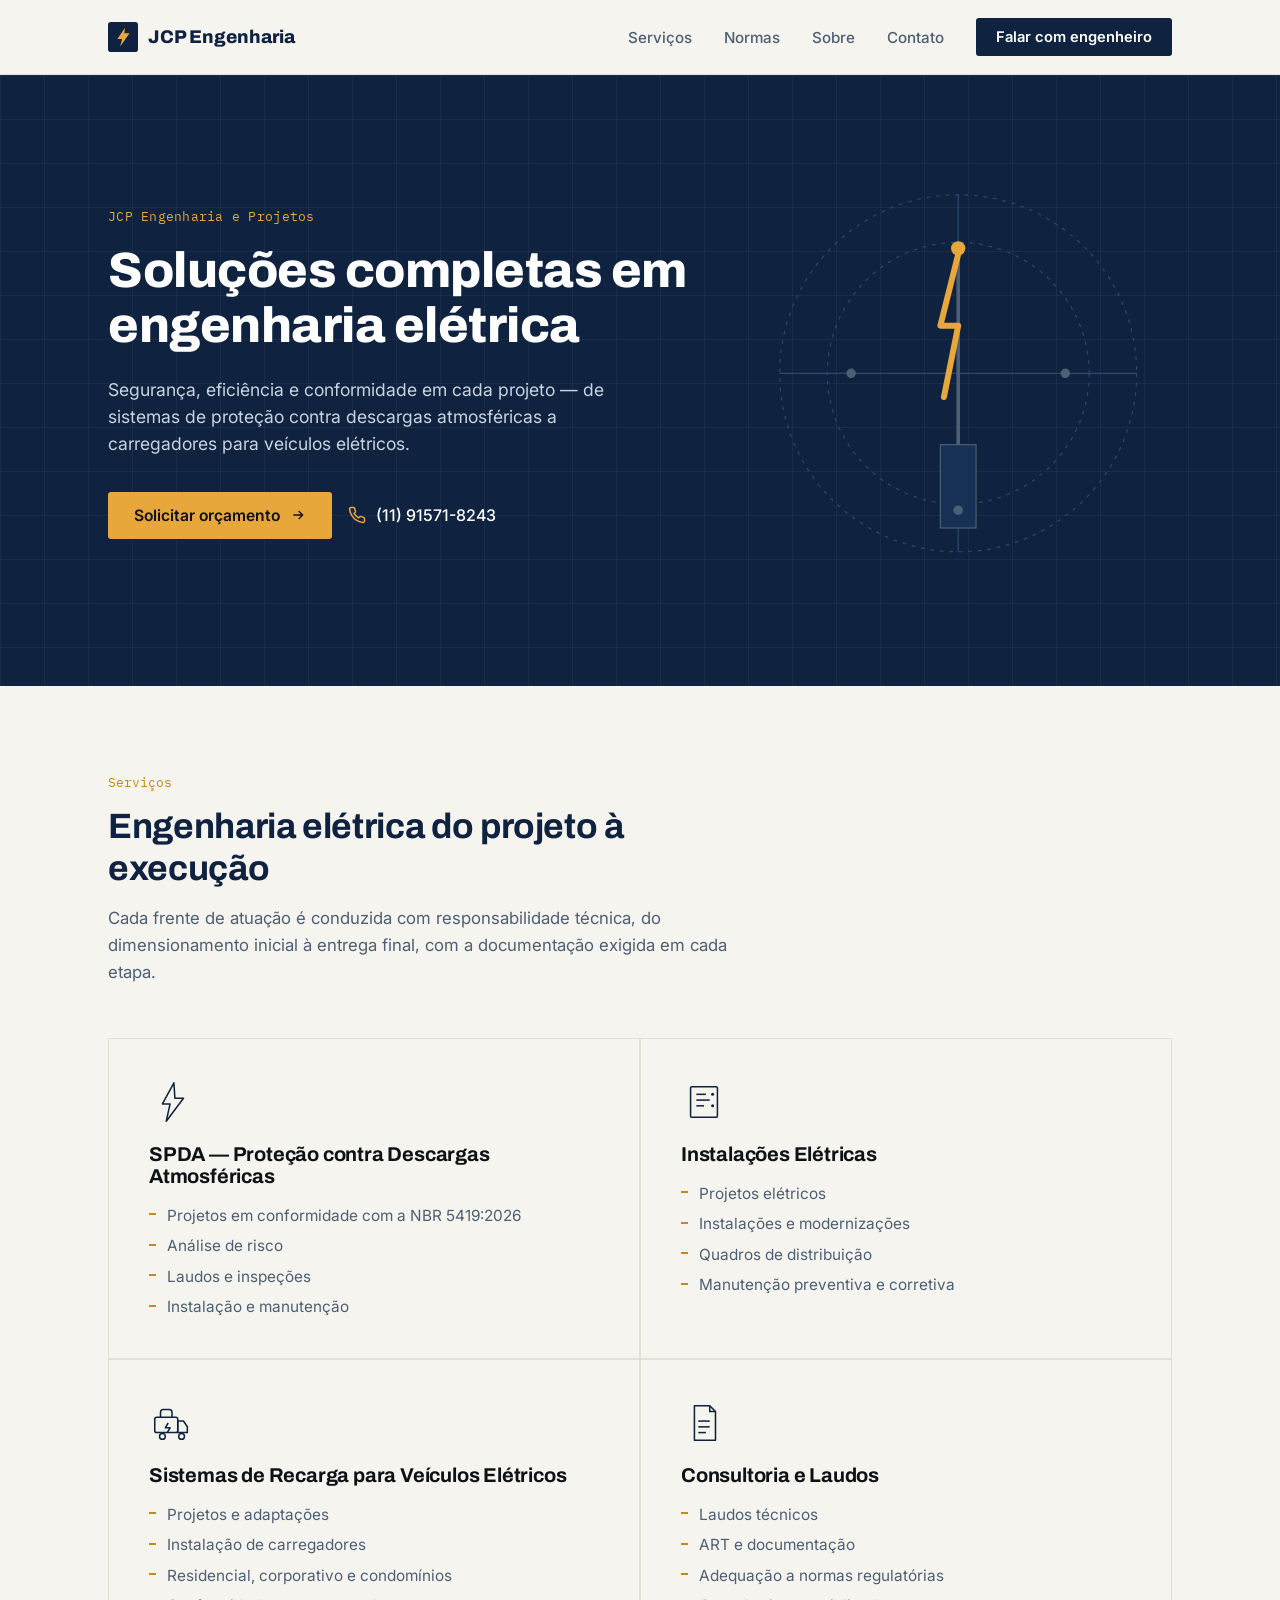
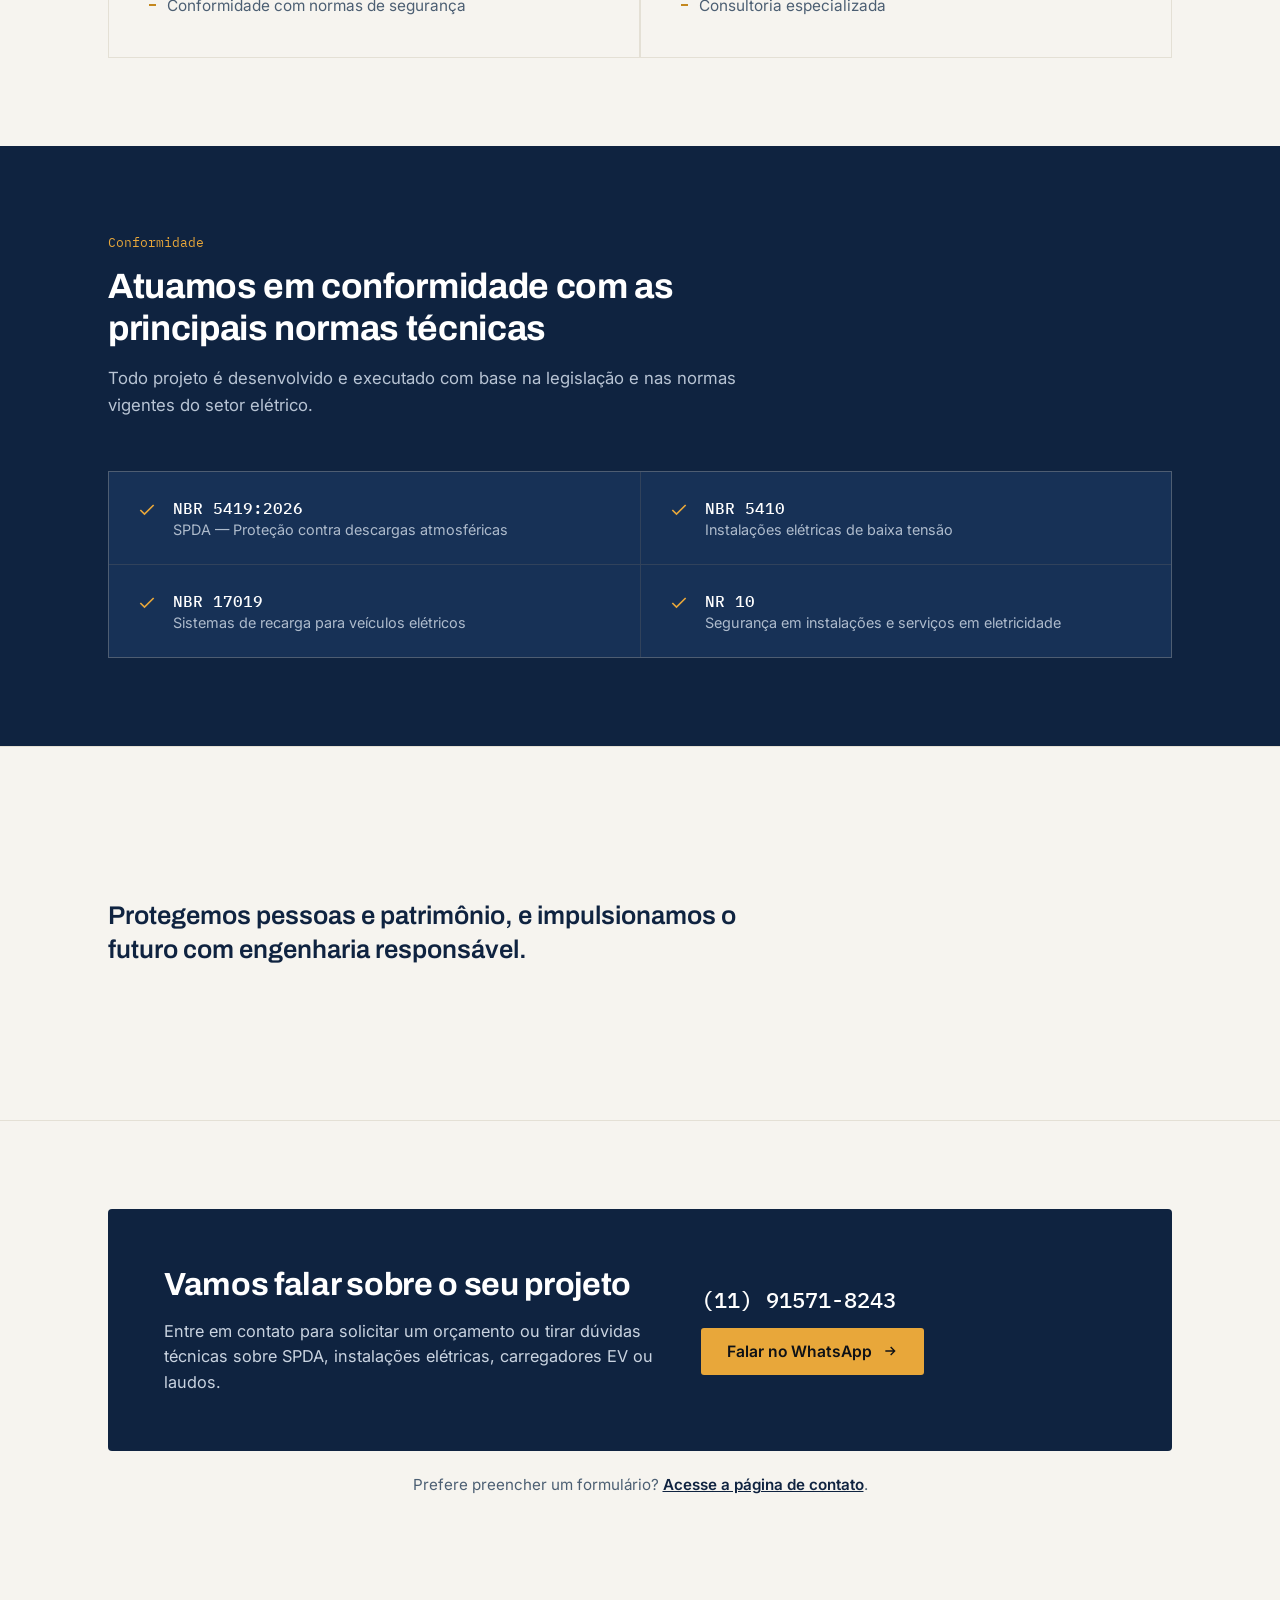
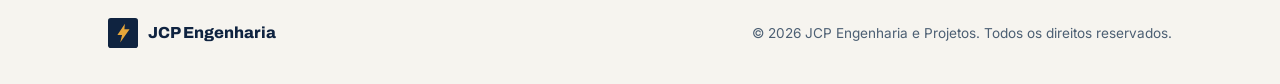
==== index.html @ 2890ee46 "Add files via upload" ====
<!DOCTYPE html>
<html lang="pt-BR">
<head>
<meta charset="UTF-8">
<meta name="viewport" content="width=device-width, initial-scale=1.0">
<title>JCP Engenharia e Projetos | Soluções Completas em Engenharia Elétrica</title>
<meta name="description" content="SPDA, instalações elétricas, carregadores para veículos elétricos e consultoria técnica. Conformidade com NBR 5419:2026, NBR 5410, NBR 17019 e NR 10.">
<link rel="preconnect" href="https://fonts.googleapis.com">
<link rel="preconnect" href="https://fonts.gstatic.com" crossorigin>
<link href="https://fonts.googleapis.com/css2?family=Archivo:wght@500;600;700;800&family=IBM+Plex+Mono:wght@400;500&family=Inter:wght@400;500;600&display=swap" rel="stylesheet">
<style>
  :root{
    --ink:#0E1116;
    --blueprint:#0F2340;
    --blueprint-2:#173156;
    --paper:#F6F4EF;
    --paper-line:#E4E0D5;
    --steel:#4C5F73;
    --amber:#E8A73A;
    --amber-dark:#C4881F;
    --white:#FFFFFF;
    --max:1120px;
  }

  *{box-sizing:border-box;}
  html{scroll-behavior:smooth;}
  body{
    margin:0;
    font-family:'Inter',system-ui,sans-serif;
    color:var(--ink);
    background:var(--paper);
    -webkit-font-smoothing:antialiased;
  }
  h1,h2,h3{
    font-family:'Archivo',sans-serif;
    margin:0;
    letter-spacing:-0.01em;
  }
  p{margin:0;}
  a{color:inherit;text-decoration:none;}
  .wrap{max-width:var(--max);margin:0 auto;padding:0 28px;}
  img,svg{display:block;max-width:100%;}

  :focus-visible{
    outline:2px solid var(--amber);
    outline-offset:3px;
  }

  @media (prefers-reduced-motion: reduce){
    *{animation:none !important; transition:none !important;}
  }

  /* ---------- HEADER ---------- */
  header{
    position:sticky;top:0;z-index:50;
    background:rgba(246,244,239,0.92);
    backdrop-filter:blur(8px);
    border-bottom:1px solid var(--paper-line);
  }
  .nav{
    display:flex;align-items:center;justify-content:space-between;
    padding:18px 28px;
    max-width:var(--max);margin:0 auto;
  }
  .logo{
    font-family:'Archivo',sans-serif;
    font-weight:800;
    font-size:1.15rem;
    color:var(--blueprint);
    display:flex;align-items:center;gap:10px;
  }
  .logo .mark{
    width:30px;height:30px;flex-shrink:0;
  }
  .nav-links{
    display:flex;align-items:center;gap:32px;
  }
  .nav-links a{
    font-size:0.95rem;
    font-weight:500;
    color:var(--steel);
  }
  .nav-links a:hover{color:var(--blueprint);}
  .nav-cta{
    background:var(--blueprint);
    color:var(--white) !important;
    padding:10px 20px;
    border-radius:3px;
    font-weight:600 !important;
    font-size:0.92rem !important;
  }
  .nav-cta:hover{background:var(--blueprint-2);}
  .menu-btn{display:none;}

  @media (max-width:820px){
    .nav-links{position:fixed;inset:64px 0 0 0;background:var(--paper);flex-direction:column;justify-content:flex-start;padding:32px 28px;gap:24px;transform:translateX(100%);transition:transform .25s ease;}
    .nav-links.open{transform:translateX(0);}
    .menu-btn{display:block;background:none;border:none;cursor:pointer;padding:6px;}
    .menu-btn svg{width:24px;height:24px;color:var(--blueprint);}
  }

  /* ---------- HERO ---------- */
  .hero{
    background:var(--blueprint);
    color:var(--white);
    position:relative;
    overflow:hidden;
    padding:96px 0 110px;
  }
  .hero::before{
    content:"";
    position:absolute;inset:0;
    background-image:
      linear-gradient(rgba(255,255,255,0.045) 1px, transparent 1px),
      linear-gradient(90deg, rgba(255,255,255,0.045) 1px, transparent 1px);
    background-size:44px 44px;
    pointer-events:none;
  }
  .hero-grid{
    position:relative;
    display:grid;
    grid-template-columns:1.15fr 0.85fr;
    gap:56px;
    align-items:center;
  }
  @media (max-width:900px){
    .hero-grid{grid-template-columns:1fr;}
    .hero-visual{order:-1;max-width:320px;margin:0 auto 8px;}
  }
  .hero-eyebrow{
    font-family:'IBM Plex Mono',monospace;
    font-size:0.82rem;
    color:var(--amber);
    letter-spacing:0.02em;
    margin-bottom:18px;
    display:block;
  }
  .hero h1{
    font-size:clamp(2.1rem, 4.2vw, 3.1rem);
    line-height:1.12;
    font-weight:800;
    color:var(--white);
  }
  .hero-sub{
    margin-top:22px;
    font-size:1.1rem;
    line-height:1.55;
    color:#C9D3E0;
    max-width:46ch;
  }
  .hero-actions{
    margin-top:34px;
    display:flex;
    gap:16px;
    flex-wrap:wrap;
    align-items:center;
  }
  .btn-primary{
    background:var(--amber);
    color:var(--ink);
    padding:14px 26px;
    border-radius:3px;
    font-weight:600;
    font-size:0.98rem;
    display:inline-flex;
    align-items:center;
    gap:10px;
    transition:background .15s ease, transform .15s ease;
  }
  .btn-primary:hover{background:var(--amber-dark); transform:translateY(-1px);}
  .hero-phone{
    display:flex;align-items:center;gap:10px;
    color:var(--white);
    font-weight:500;
    font-size:1rem;
  }
  .hero-phone svg{width:18px;height:18px;color:var(--amber);}

  .hero-visual svg{width:100%;height:auto;}

  /* ---------- SECTIONS GENERIC ---------- */
  section{padding:88px 0;}
  .section-head{
    max-width:640px;
    margin-bottom:52px;
  }
  .section-head .tag{
    font-family:'IBM Plex Mono',monospace;
    font-size:0.8rem;
    color:var(--amber-dark);
    display:block;
    margin-bottom:14px;
  }
  .section-head h2{
    font-size:clamp(1.6rem, 3vw, 2.2rem);
    color:var(--blueprint);
    font-weight:700;
    line-height:1.2;
  }
  .section-head p{
    margin-top:16px;
    color:var(--steel);
    font-size:1.05rem;
    line-height:1.6;
  }

  /* ---------- SERVICES ---------- */
  .services{background:var(--paper);}
  .service-list{
    display:grid;
    grid-template-columns:repeat(2, 1fr);
    gap:2px;
    background:var(--paper-line);
    border:1px solid var(--paper-line);
  }
  @media (max-width:760px){
    .service-list{grid-template-columns:1fr;}
  }
  .service{
    background:var(--paper);
    padding:40px;
    display:flex;
    flex-direction:column;
    gap:18px;
  }
  .service-icon{
    width:46px;height:46px;
    color:var(--blueprint);
  }
  .service h3{
    font-size:1.25rem;
    color:var(--ink);
    font-weight:700;
  }
  .service ul{
    margin:0;padding:0;
    list-style:none;
    display:flex;
    flex-direction:column;
    gap:9px;
  }
  .service li{
    position:relative;
    padding-left:18px;
    color:var(--steel);
    font-size:0.96rem;
    line-height:1.4;
  }
  .service li::before{
    content:"";
    position:absolute;left:0;top:0.55em;
    width:7px;height:2px;
    background:var(--amber-dark);
  }

  /* ---------- STANDARDS ---------- */
  .standards{
    background:var(--blueprint);
    color:var(--white);
  }
  .standards .section-head h2{color:var(--white);}
  .standards .section-head p{color:#B8C4D4;}
  .standards .section-head .tag{color:var(--amber);}
  .std-grid{
    display:grid;
    grid-template-columns:repeat(2, 1fr);
    gap:1px;
    background:rgba(255,255,255,0.14);
    border:1px solid rgba(255,255,255,0.14);
  }
  @media (max-width:700px){
    .std-grid{grid-template-columns:1fr;}
  }
  .std-item{
    background:var(--blueprint-2);
    padding:26px 28px;
    display:flex;
    align-items:flex-start;
    gap:16px;
  }
  .std-item svg{
    width:20px;height:20px;flex-shrink:0;margin-top:2px;
    color:var(--amber);
  }
  .std-code{
    font-family:'IBM Plex Mono',monospace;
    font-size:0.98rem;
    font-weight:500;
    color:var(--white);
    display:block;
  }
  .std-desc{
    font-size:0.9rem;
    color:#AEBBCC;
    margin-top:3px;
    display:block;
  }

  /* ---------- MISSION STRIP ---------- */
  .mission{
    background:var(--paper);
    border-top:1px solid var(--paper-line);
    border-bottom:1px solid var(--paper-line);
  }
  .mission .wrap{
    padding:64px 28px;
    display:flex;
    align-items:center;
    gap:40px;
    justify-content:space-between;
  }
  @media (max-width:760px){
    .mission .wrap{flex-direction:column;align-items:flex-start;gap:28px;}
  }
  .mission p{
    font-family:'Archivo',sans-serif;
    font-size:clamp(1.2rem, 2.4vw, 1.6rem);
    font-weight:600;
    color:var(--blueprint);
    line-height:1.35;
    max-width:640px;
  }

  /* ---------- CONTACT ---------- */
  .contact{
    background:var(--paper);
  }
  .contact-box{
    background:var(--blueprint);
    border-radius:4px;
    padding:56px;
    display:grid;
    grid-template-columns:1.2fr 1fr;
    gap:40px;
    align-items:center;
    color:var(--white);
  }
  @media (max-width:760px){
    .contact-box{grid-template-columns:1fr;padding:40px 28px;text-align:left;}
  }
  .contact-box h2{
    font-size:clamp(1.5rem, 3vw, 2rem);
    color:var(--white);
    font-weight:700;
    line-height:1.25;
  }
  .contact-box p{
    margin-top:14px;
    color:#C9D3E0;
    font-size:1.02rem;
    line-height:1.55;
  }
  .contact-actions{
    display:flex;
    flex-direction:column;
    gap:14px;
    align-items:flex-start;
  }
  @media (max-width:760px){
    .contact-actions{align-items:flex-start;}
  }
  .contact-phone{
    font-family:'IBM Plex Mono',monospace;
    font-size:1.4rem;
    font-weight:500;
    color:var(--white);
  }
  .contact-actions .btn-primary{width:fit-content;}

  /* ---------- FOOTER ---------- */
  footer{
    padding:36px 0;
  }
  footer .wrap{
    display:flex;
    justify-content:space-between;
    align-items:center;
    flex-wrap:wrap;
    gap:14px;
  }
  footer .logo{font-size:1rem;}
  footer .foot-note{
    font-size:0.85rem;
    color:var(--steel);
  }
</style>
</head>
<body>

<header>
  <div class="nav">
    <a href="#top" class="logo">
      <svg class="mark" viewBox="0 0 32 32" fill="none" xmlns="http://www.w3.org/2000/svg" aria-hidden="true">
        <rect width="32" height="32" rx="3" fill="#0F2340"/>
        <path d="M18 6 L10 18 H15 L13 26 L23 12 H17.5 L18 6Z" fill="#E8A73A"/>
      </svg>
      JCP Engenharia
    </a>
    <nav class="nav-links" id="navLinks">
      <a href="#servicos">Serviços</a>
      <a href="#normas">Normas</a>
      <a href="#sobre">Sobre</a>
      <a href="contato.html">Contato</a>
      <a href="https://wa.me/5511915718243?text=Ol%C3%A1!%20Gostaria%20de%20solicitar%20um%20or%C3%A7amento." class="nav-cta">Falar com engenheiro</a>
    </nav>
    <button class="menu-btn" id="menuBtn" aria-label="Abrir menu" aria-expanded="false">
      <svg viewBox="0 0 24 24" fill="none" stroke="currentColor" stroke-width="2"><path d="M3 6h18M3 12h18M3 18h18"/></svg>
    </button>
  </div>
</header>

<main id="top">

  <!-- HERO -->
  <section class="hero" style="padding-top:96px;">
    <div class="wrap hero-grid">
      <div>
        <span class="hero-eyebrow">JCP Engenharia e Projetos</span>
        <h1>Soluções completas em engenharia elétrica</h1>
        <p class="hero-sub">Segurança, eficiência e conformidade em cada projeto — de sistemas de proteção contra descargas atmosféricas a carregadores para veículos elétricos.</p>
        <div class="hero-actions">
          <a class="btn-primary" href="https://wa.me/5511915718243?text=Ol%C3%A1!%20Gostaria%20de%20solicitar%20um%20or%C3%A7amento.">
            Solicitar orçamento
            <svg width="16" height="16" viewBox="0 0 24 24" fill="none" stroke="currentColor" stroke-width="2"><path d="M5 12h14M13 6l6 6-6 6"/></svg>
          </a>
          <a class="hero-phone" href="tel:+5511915718243">
            <svg viewBox="0 0 24 24" fill="none" stroke="currentColor" stroke-width="2"><path d="M22 16.92v3a2 2 0 0 1-2.18 2 19.79 19.79 0 0 1-8.63-3.07 19.5 19.5 0 0 1-6-6 19.79 19.79 0 0 1-3.07-8.67A2 2 0 0 1 4.11 2h3a2 2 0 0 1 2 1.72c.127.96.361 1.903.7 2.81a2 2 0 0 1-.45 2.11L8.09 9.91a16 16 0 0 0 6 6l1.27-1.27a2 2 0 0 1 2.11-.45c.907.339 1.85.573 2.81.7A2 2 0 0 1 22 16.92z"/></svg>
            (11) 91571-8243
          </a>
        </div>
      </div>
      <div class="hero-visual" aria-hidden="true">
        <svg viewBox="0 0 360 340" fill="none" xmlns="http://www.w3.org/2000/svg">
          <circle cx="180" cy="170" r="150" stroke="#2C4A6E" stroke-width="1" stroke-dasharray="3 5"/>
          <circle cx="180" cy="170" r="110" stroke="#2C4A6E" stroke-width="1" stroke-dasharray="3 5"/>
          <line x1="30" y1="170" x2="330" y2="170" stroke="#2C4A6E" stroke-width="1"/>
          <line x1="180" y1="20" x2="180" y2="320" stroke="#2C4A6E" stroke-width="1"/>
          <rect x="165" y="230" width="30" height="70" fill="#173156" stroke="#4C5F73"/>
          <line x1="180" y1="230" x2="180" y2="70" stroke="#4C5F73" stroke-width="3"/>
          <path d="M180 70 L165 130 H180 L168 190" stroke="#E8A73A" stroke-width="5" stroke-linecap="round" stroke-linejoin="round" fill="none"/>
          <circle cx="180" cy="65" r="6" fill="#E8A73A"/>
          <circle cx="90" cy="170" r="4" fill="#4C5F73"/>
          <circle cx="270" cy="170" r="4" fill="#4C5F73"/>
          <circle cx="180" cy="285" r="4" fill="#4C5F73"/>
        </svg>
      </div>
    </div>
  </section>

  <!-- SERVICES -->
  <section class="services" id="servicos">
    <div class="wrap">
      <div class="section-head">
        <span class="tag">Serviços</span>
        <h2>Engenharia elétrica do projeto à execução</h2>
        <p>Cada frente de atuação é conduzida com responsabilidade técnica, do dimensionamento inicial à entrega final, com a documentação exigida em cada etapa.</p>
      </div>

      <div class="service-list">

        <div class="service">
          <svg class="service-icon" viewBox="0 0 48 48" fill="none" stroke="currentColor" stroke-width="1.6">
            <path d="M26 4 L14 26 H22 L18 44 L36 20 H27 L26 4Z" stroke-linejoin="round" fill="none"/>
          </svg>
          <h3>SPDA — Proteção contra Descargas Atmosféricas</h3>
          <ul>
            <li>Projetos em conformidade com a NBR 5419:2026</li>
            <li>Análise de risco</li>
            <li>Laudos e inspeções</li>
            <li>Instalação e manutenção</li>
          </ul>
        </div>

        <div class="service">
          <svg class="service-icon" viewBox="0 0 48 48" fill="none" stroke="currentColor" stroke-width="1.6">
            <rect x="10" y="8" width="28" height="32" rx="1.5"/>
            <line x1="16" y1="16" x2="26" y2="16"/>
            <line x1="16" y1="22" x2="30" y2="22"/>
            <line x1="16" y1="28" x2="24" y2="28"/>
            <circle cx="33" cy="16" r="1.6" fill="currentColor" stroke="none"/>
            <circle cx="33" cy="28" r="1.6" fill="currentColor" stroke="none"/>
          </svg>
          <h3>Instalações Elétricas</h3>
          <ul>
            <li>Projetos elétricos</li>
            <li>Instalações e modernizações</li>
            <li>Quadros de distribuição</li>
            <li>Manutenção preventiva e corretiva</li>
          </ul>
        </div>

        <div class="service">
          <svg class="service-icon" viewBox="0 0 48 48" fill="none" stroke="currentColor" stroke-width="1.6">
            <rect x="6" y="18" width="24" height="16" rx="2"/>
            <path d="M12 18 V13 a3 3 0 0 1 3-3 h6 a3 3 0 0 1 3 3 v5"/>
            <path d="M30 22 h6 l4 6 v6 h-10 z"/>
            <circle cx="14" cy="38" r="3"/>
            <circle cx="34" cy="38" r="3"/>
            <path d="M20 24 l-3 5 h5 l-3 5" stroke-linejoin="round"/>
          </svg>
          <h3>Sistemas de Recarga para Veículos Elétricos</h3>
          <ul>
            <li>Projetos e adaptações</li>
            <li>Instalação de carregadores</li>
            <li>Residencial, corporativo e condomínios</li>
            <li>Conformidade com normas de segurança</li>
          </ul>
        </div>

        <div class="service">
          <svg class="service-icon" viewBox="0 0 48 48" fill="none" stroke="currentColor" stroke-width="1.6">
            <path d="M14 6 h16 l6 6 v30 h-22 z" stroke-linejoin="round"/>
            <path d="M30 6 v6 h6"/>
            <line x1="18" y1="22" x2="30" y2="22"/>
            <line x1="18" y1="28" x2="30" y2="28"/>
            <line x1="18" y1="34" x2="26" y2="34"/>
          </svg>
          <h3>Consultoria e Laudos</h3>
          <ul>
            <li>Laudos técnicos</li>
            <li>ART e documentação</li>
            <li>Adequação a normas regulatórias</li>
            <li>Consultoria especializada</li>
          </ul>
        </div>

      </div>
    </div>
  </section>

  <!-- STANDARDS -->
  <section class="standards" id="normas">
    <div class="wrap">
      <div class="section-head">
        <span class="tag">Conformidade</span>
        <h2>Atuamos em conformidade com as principais normas técnicas</h2>
        <p>Todo projeto é desenvolvido e executado com base na legislação e nas normas vigentes do setor elétrico.</p>
      </div>

      <div class="std-grid">
        <div class="std-item">
          <svg viewBox="0 0 24 24" fill="none" stroke="currentColor" stroke-width="2"><path d="M20 6L9 17l-5-5"/></svg>
          <span>
            <span class="std-code">NBR 5419:2026</span>
            <span class="std-desc">SPDA — Proteção contra descargas atmosféricas</span>
          </span>
        </div>
        <div class="std-item">
          <svg viewBox="0 0 24 24" fill="none" stroke="currentColor" stroke-width="2"><path d="M20 6L9 17l-5-5"/></svg>
          <span>
            <span class="std-code">NBR 5410</span>
            <span class="std-desc">Instalações elétricas de baixa tensão</span>
          </span>
        </div>
        <div class="std-item">
          <svg viewBox="0 0 24 24" fill="none" stroke="currentColor" stroke-width="2"><path d="M20 6L9 17l-5-5"/></svg>
          <span>
            <span class="std-code">NBR 17019</span>
            <span class="std-desc">Sistemas de recarga para veículos elétricos</span>
          </span>
        </div>
        <div class="std-item">
          <svg viewBox="0 0 24 24" fill="none" stroke="currentColor" stroke-width="2"><path d="M20 6L9 17l-5-5"/></svg>
          <span>
            <span class="std-code">NR 10</span>
            <span class="std-desc">Segurança em instalações e serviços em eletricidade</span>
          </span>
        </div>
      </div>
    </div>
  </section>

  <!-- MISSION -->
  <section class="mission" id="sobre">
    <div class="wrap">
      <p>Protegemos pessoas e patrimônio, e impulsionamos o futuro com engenharia responsável.</p>
    </div>
  </section>

  <!-- CONTACT -->
  <section class="contact" id="contato">
    <div class="wrap">
      <div class="contact-box">
        <div>
          <h2>Vamos falar sobre o seu projeto</h2>
          <p>Entre em contato para solicitar um orçamento ou tirar dúvidas técnicas sobre SPDA, instalações elétricas, carregadores EV ou laudos.</p>
        </div>
        <div class="contact-actions">
          <span class="contact-phone">(11) 91571-8243</span>
          <a class="btn-primary" href="https://wa.me/5511915718243?text=Ol%C3%A1!%20Gostaria%20de%20solicitar%20um%20or%C3%A7amento.">
            Falar no WhatsApp
            <svg width="16" height="16" viewBox="0 0 24 24" fill="none" stroke="currentColor" stroke-width="2"><path d="M5 12h14M13 6l6 6-6 6"/></svg>
          </a>
        </div>
      </div>
      <p style="text-align:center;margin-top:24px;color:var(--steel);font-size:0.95rem;">
        Prefere preencher um formulário? <a href="contato.html" style="color:var(--blueprint);font-weight:600;text-decoration:underline;">Acesse a página de contato</a>.
      </p>
    </div>
  </section>

</main>

<footer>
  <div class="wrap">
    <a href="#top" class="logo">
      <svg class="mark" viewBox="0 0 32 32" fill="none" xmlns="http://www.w3.org/2000/svg" aria-hidden="true">
        <rect width="32" height="32" rx="3" fill="#0F2340"/>
        <path d="M18 6 L10 18 H15 L13 26 L23 12 H17.5 L18 6Z" fill="#E8A73A"/>
      </svg>
      JCP Engenharia
    </a>
    <span class="foot-note">© 2026 JCP Engenharia e Projetos. Todos os direitos reservados.</span>
  </div>
</footer>

<script>
  const menuBtn = document.getElementById('menuBtn');
  const navLinks = document.getElementById('navLinks');
  menuBtn.addEventListener('click', () => {
    const isOpen = navLinks.classList.toggle('open');
    menuBtn.setAttribute('aria-expanded', isOpen);
  });
  navLinks.querySelectorAll('a').forEach(a => a.addEventListener('click', () => {
    navLinks.classList.remove('open');
    menuBtn.setAttribute('aria-expanded', false);
  }));
</script>

</body>
</html>
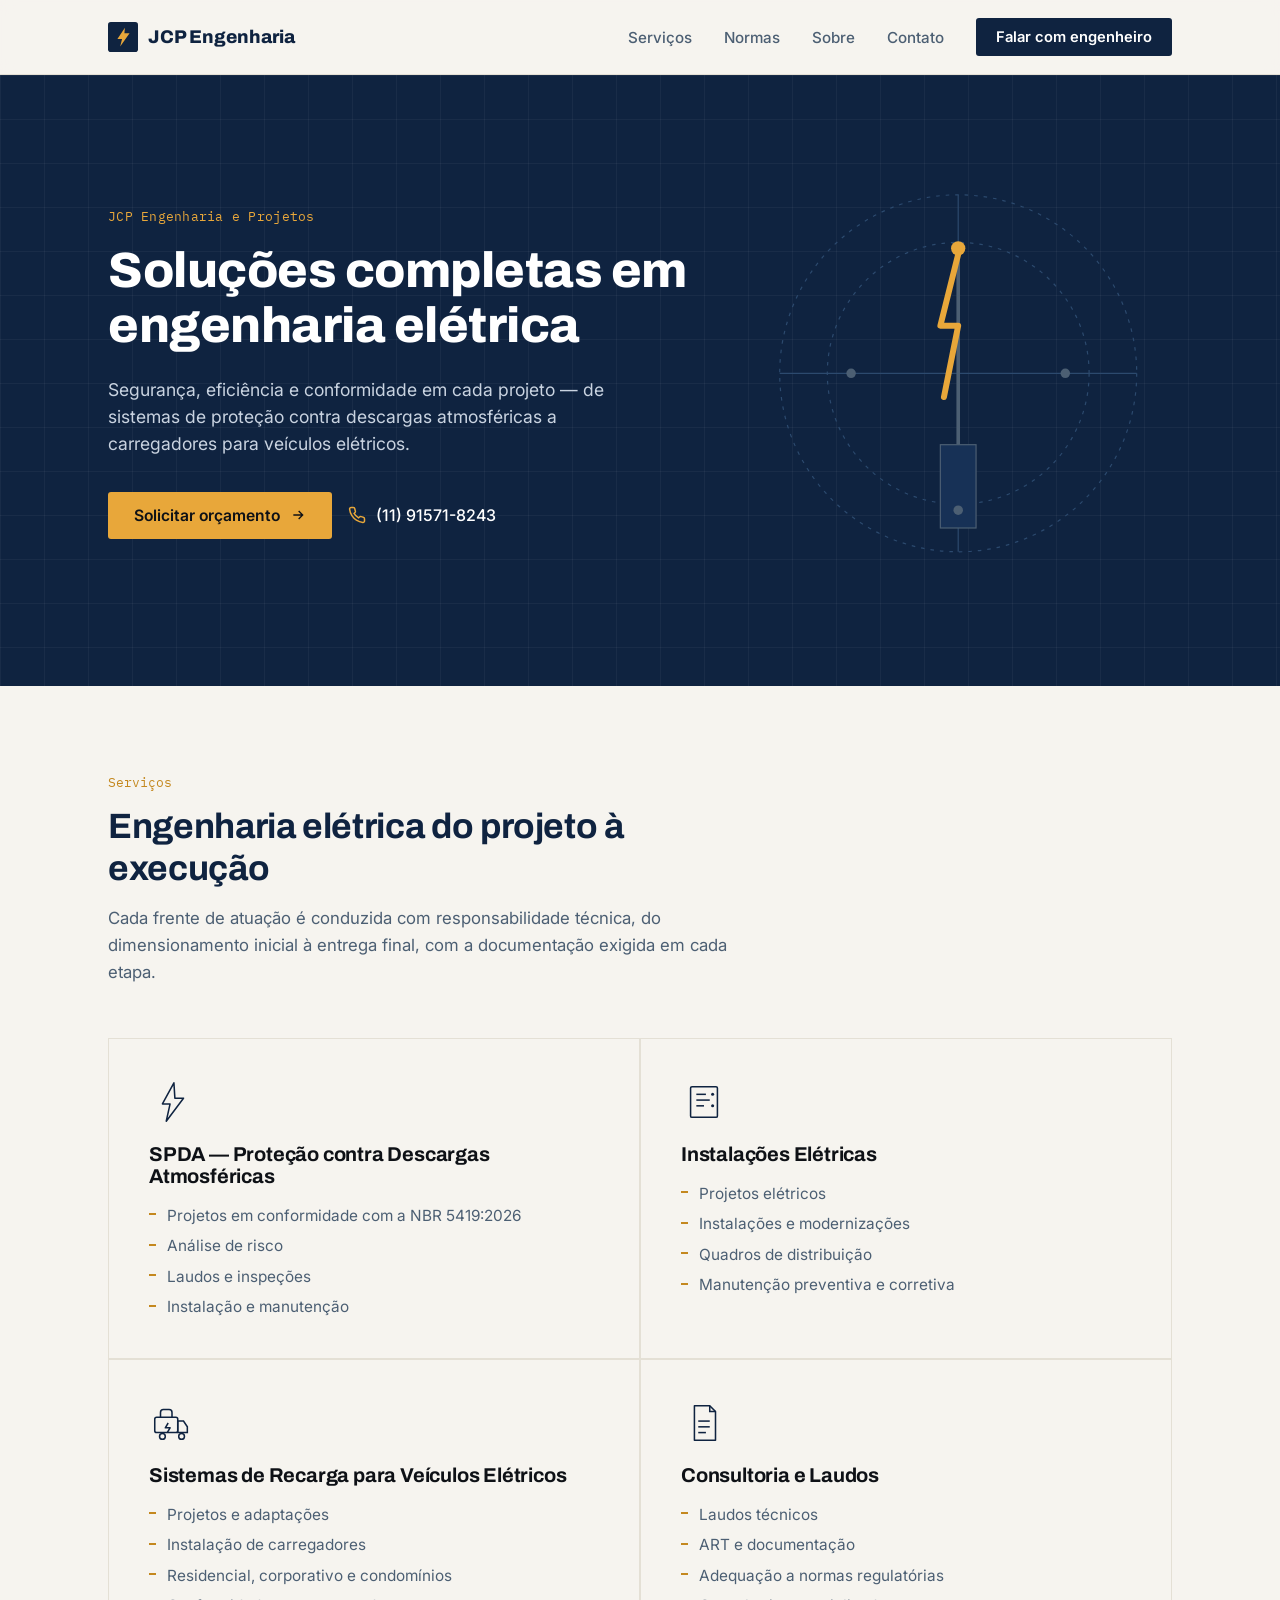
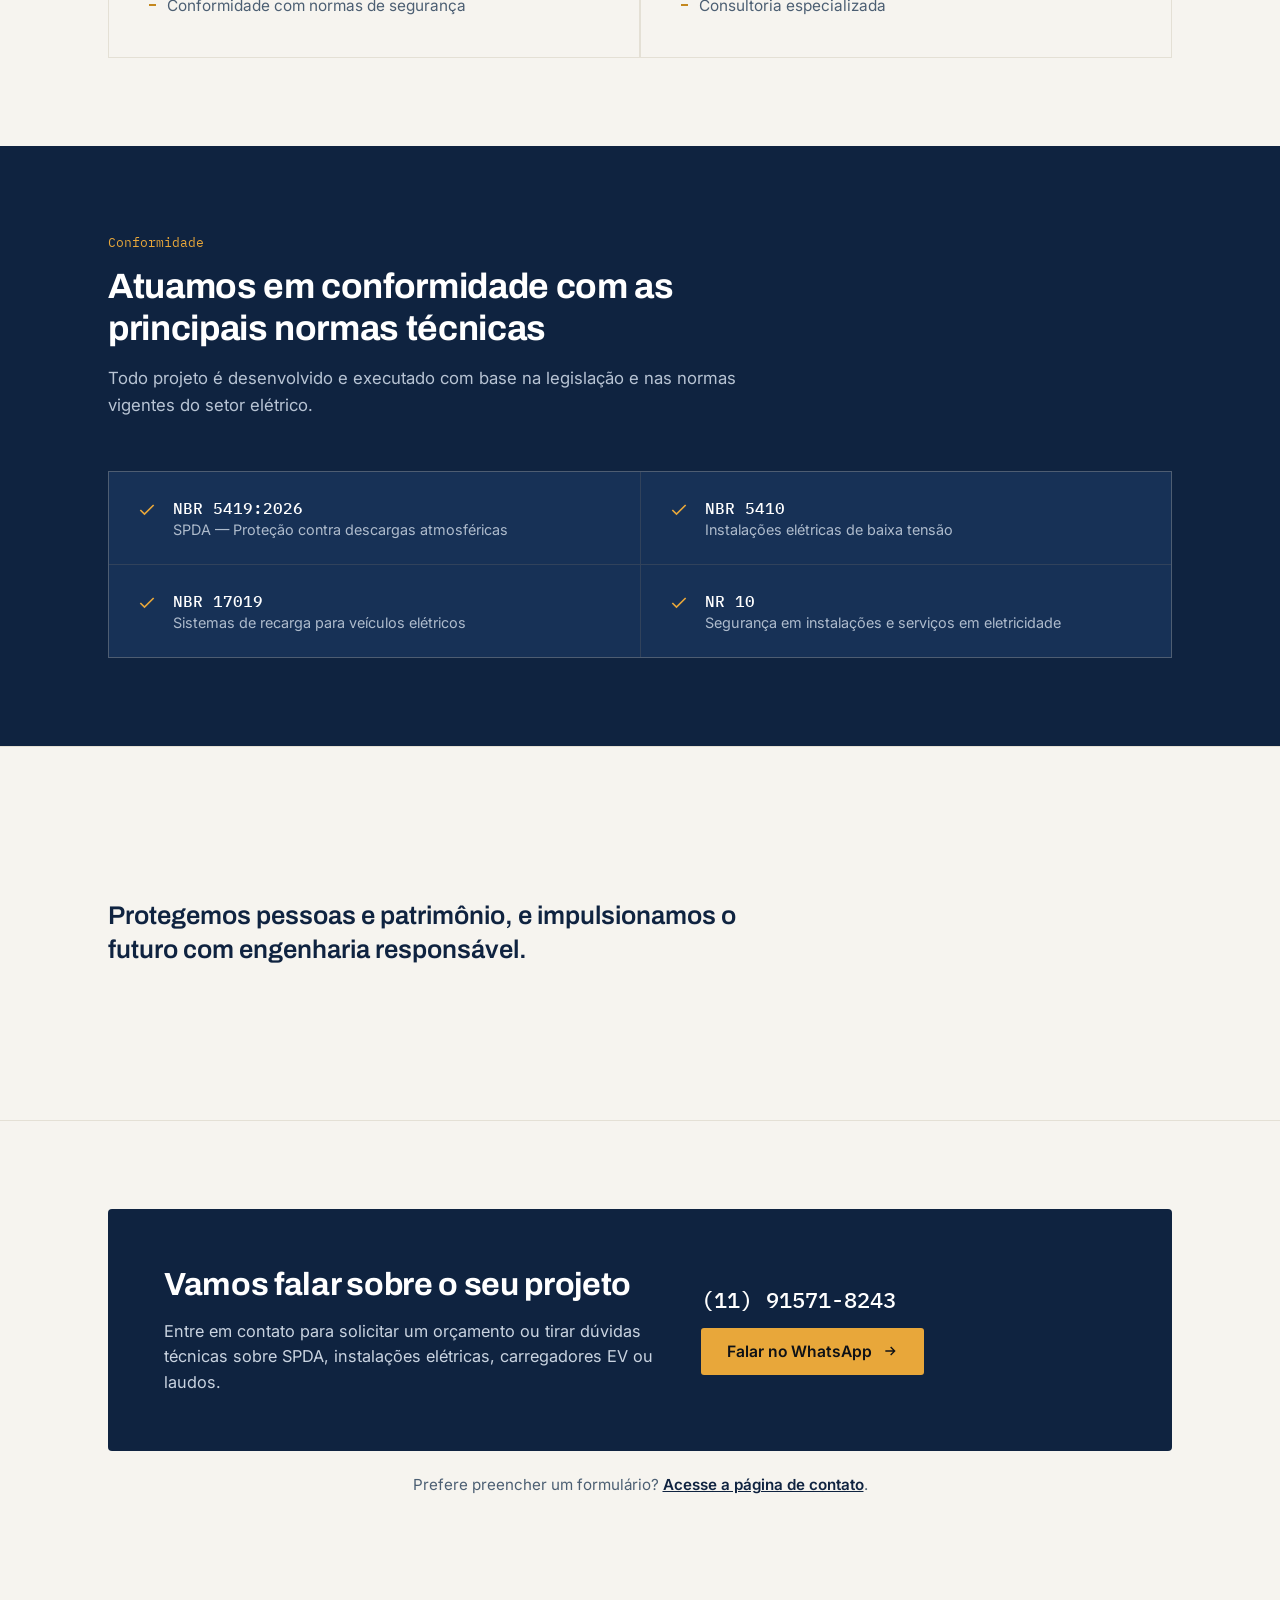
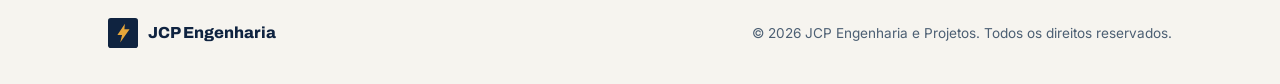
==== commit 17ad7717: "Add files via upload" ====
--- a/index.html
+++ b/index.html
@@ -383,6 +383,142 @@
     font-size:0.85rem;
     color:var(--steel);
   }
+
+  /* ---------- SCROLL REVEAL ---------- */
+  .reveal{
+    opacity:0;
+    transform:translateY(22px);
+    transition:opacity .7s ease, transform .7s ease;
+  }
+  .reveal.is-visible{
+    opacity:1;
+    transform:translateY(0);
+  }
+  .reveal-stagger > *{
+    opacity:0;
+    transform:translateY(18px);
+    transition:opacity .6s ease, transform .6s ease;
+  }
+  .reveal-stagger.is-visible > *{
+    opacity:1;
+    transform:translateY(0);
+  }
+  .reveal-stagger.is-visible > *:nth-child(1){transition-delay:0s;}
+  .reveal-stagger.is-visible > *:nth-child(2){transition-delay:.08s;}
+  .reveal-stagger.is-visible > *:nth-child(3){transition-delay:.16s;}
+  .reveal-stagger.is-visible > *:nth-child(4){transition-delay:.24s;}
+
+  /* ---------- HERO ENTRANCE ---------- */
+  .hero-eyebrow, .hero h1, .hero-sub, .hero-actions{
+    opacity:0;
+    animation:heroIn .7s ease forwards;
+  }
+  .hero-eyebrow{animation-delay:.05s;}
+  .hero h1{animation-delay:.15s;}
+  .hero-sub{animation-delay:.28s;}
+  .hero-actions{animation-delay:.4s;}
+  @keyframes heroIn{
+    from{opacity:0;transform:translateY(16px);}
+    to{opacity:1;transform:translateY(0);}
+  }
+  .hero-visual{
+    opacity:0;
+    animation:heroVisualIn .9s ease forwards;
+    animation-delay:.2s;
+  }
+  @keyframes heroVisualIn{
+    from{opacity:0;transform:scale(.94);}
+    to{opacity:1;transform:scale(1);}
+  }
+
+  /* pulsing bolt + rings */
+  .bolt-glow{
+    animation:boltPulse 2.6s ease-in-out infinite;
+    transform-origin:180px 170px;
+  }
+  @keyframes boltPulse{
+    0%, 100%{filter:drop-shadow(0 0 0px rgba(232,167,58,0));}
+    50%{filter:drop-shadow(0 0 10px rgba(232,167,58,0.75));}
+  }
+  .ring-slow{
+    animation:ringSpin 60s linear infinite;
+    transform-origin:180px 170px;
+  }
+  .ring-slower{
+    animation:ringSpin 90s linear infinite reverse;
+    transform-origin:180px 170px;
+  }
+  @keyframes ringSpin{
+    from{transform:rotate(0deg);}
+    to{transform:rotate(360deg);}
+  }
+  .bolt-tip{
+    animation:tipBlink 2.6s ease-in-out infinite;
+  }
+  @keyframes tipBlink{
+    0%, 100%{opacity:1;}
+    50%{opacity:.4;}
+  }
+
+  /* ---------- INTERACTIVE HOVER LIFT ---------- */
+  .service{
+    transition:background .2s ease, transform .25s ease, box-shadow .25s ease;
+  }
+  .service:hover{
+    background:var(--white);
+    transform:translateY(-4px);
+    box-shadow:0 14px 28px -18px rgba(15,35,64,0.35);
+    z-index:1;
+  }
+  .service-icon{
+    transition:transform .3s ease;
+  }
+  .service:hover .service-icon{
+    transform:translateY(-2px) rotate(-3deg);
+  }
+
+  .std-item{
+    transition:background .2s ease;
+  }
+  .std-item:hover{
+    background:rgba(232,167,58,0.08);
+  }
+  .std-item svg{
+    transition:transform .25s ease;
+  }
+  .std-item:hover svg{
+    transform:scale(1.15);
+  }
+
+  .nav-links a:not(.nav-cta){
+    position:relative;
+  }
+  .nav-links a:not(.nav-cta)::after{
+    content:"";
+    position:absolute;
+    left:0;bottom:-4px;
+    width:0;height:2px;
+    background:var(--amber-dark);
+    transition:width .25s ease;
+  }
+  .nav-links a:not(.nav-cta):hover::after{
+    width:100%;
+  }
+
+  .btn-primary, .nav-cta{
+    transition:background .15s ease, transform .15s ease, box-shadow .2s ease;
+  }
+  .btn-primary:hover{
+    box-shadow:0 10px 20px -10px rgba(232,167,58,0.6);
+  }
+
+  @media (prefers-reduced-motion: reduce){
+    .reveal, .reveal-stagger > *{opacity:1 !important;transform:none !important;transition:none !important;}
+    .hero-eyebrow, .hero h1, .hero-sub, .hero-actions, .hero-visual{
+      opacity:1 !important;animation:none !important;
+    }
+    .bolt-glow, .ring-slow, .ring-slower, .bolt-tip{animation:none !important;}
+  }
 </style>
 </head>
 <body>
@@ -431,14 +567,14 @@
       </div>
       <div class="hero-visual" aria-hidden="true">
         <svg viewBox="0 0 360 340" fill="none" xmlns="http://www.w3.org/2000/svg">
-          <circle cx="180" cy="170" r="150" stroke="#2C4A6E" stroke-width="1" stroke-dasharray="3 5"/>
-          <circle cx="180" cy="170" r="110" stroke="#2C4A6E" stroke-width="1" stroke-dasharray="3 5"/>
+          <circle class="ring-slow" cx="180" cy="170" r="150" stroke="#2C4A6E" stroke-width="1" stroke-dasharray="3 5"/>
+          <circle class="ring-slower" cx="180" cy="170" r="110" stroke="#2C4A6E" stroke-width="1" stroke-dasharray="3 5"/>
           <line x1="30" y1="170" x2="330" y2="170" stroke="#2C4A6E" stroke-width="1"/>
           <line x1="180" y1="20" x2="180" y2="320" stroke="#2C4A6E" stroke-width="1"/>
           <rect x="165" y="230" width="30" height="70" fill="#173156" stroke="#4C5F73"/>
           <line x1="180" y1="230" x2="180" y2="70" stroke="#4C5F73" stroke-width="3"/>
-          <path d="M180 70 L165 130 H180 L168 190" stroke="#E8A73A" stroke-width="5" stroke-linecap="round" stroke-linejoin="round" fill="none"/>
-          <circle cx="180" cy="65" r="6" fill="#E8A73A"/>
+          <path class="bolt-glow" d="M180 70 L165 130 H180 L168 190" stroke="#E8A73A" stroke-width="5" stroke-linecap="round" stroke-linejoin="round" fill="none"/>
+          <circle class="bolt-tip" cx="180" cy="65" r="6" fill="#E8A73A"/>
           <circle cx="90" cy="170" r="4" fill="#4C5F73"/>
           <circle cx="270" cy="170" r="4" fill="#4C5F73"/>
           <circle cx="180" cy="285" r="4" fill="#4C5F73"/>
@@ -450,13 +586,13 @@
   <!-- SERVICES -->
   <section class="services" id="servicos">
     <div class="wrap">
-      <div class="section-head">
+      <div class="section-head reveal">
         <span class="tag">Serviços</span>
         <h2>Engenharia elétrica do projeto à execução</h2>
         <p>Cada frente de atuação é conduzida com responsabilidade técnica, do dimensionamento inicial à entrega final, com a documentação exigida em cada etapa.</p>
       </div>
 
-      <div class="service-list">
+      <div class="service-list reveal-stagger">
 
         <div class="service">
           <svg class="service-icon" viewBox="0 0 48 48" fill="none" stroke="currentColor" stroke-width="1.6">
@@ -531,13 +667,13 @@
   <!-- STANDARDS -->
   <section class="standards" id="normas">
     <div class="wrap">
-      <div class="section-head">
+      <div class="section-head reveal">
         <span class="tag">Conformidade</span>
         <h2>Atuamos em conformidade com as principais normas técnicas</h2>
         <p>Todo projeto é desenvolvido e executado com base na legislação e nas normas vigentes do setor elétrico.</p>
       </div>
 
-      <div class="std-grid">
+      <div class="std-grid reveal-stagger">
         <div class="std-item">
           <svg viewBox="0 0 24 24" fill="none" stroke="currentColor" stroke-width="2"><path d="M20 6L9 17l-5-5"/></svg>
           <span>
@@ -573,14 +709,14 @@
   <!-- MISSION -->
   <section class="mission" id="sobre">
     <div class="wrap">
-      <p>Protegemos pessoas e patrimônio, e impulsionamos o futuro com engenharia responsável.</p>
+      <p class="reveal">Protegemos pessoas e patrimônio, e impulsionamos o futuro com engenharia responsável.</p>
     </div>
   </section>
 
   <!-- CONTACT -->
   <section class="contact" id="contato">
     <div class="wrap">
-      <div class="contact-box">
+      <div class="contact-box reveal">
         <div>
           <h2>Vamos falar sobre o seu projeto</h2>
           <p>Entre em contato para solicitar um orçamento ou tirar dúvidas técnicas sobre SPDA, instalações elétricas, carregadores EV ou laudos.</p>
@@ -625,6 +761,17 @@
     navLinks.classList.remove('open');
     menuBtn.setAttribute('aria-expanded', false);
   }));
+
+  const revealEls = document.querySelectorAll('.reveal, .reveal-stagger');
+  const revealObserver = new IntersectionObserver((entries) => {
+    entries.forEach(entry => {
+      if (entry.isIntersecting) {
+        entry.target.classList.add('is-visible');
+        revealObserver.unobserve(entry.target);
+      }
+    });
+  }, { threshold: 0.15 });
+  revealEls.forEach(el => revealObserver.observe(el));
 </script>
 
 </body>
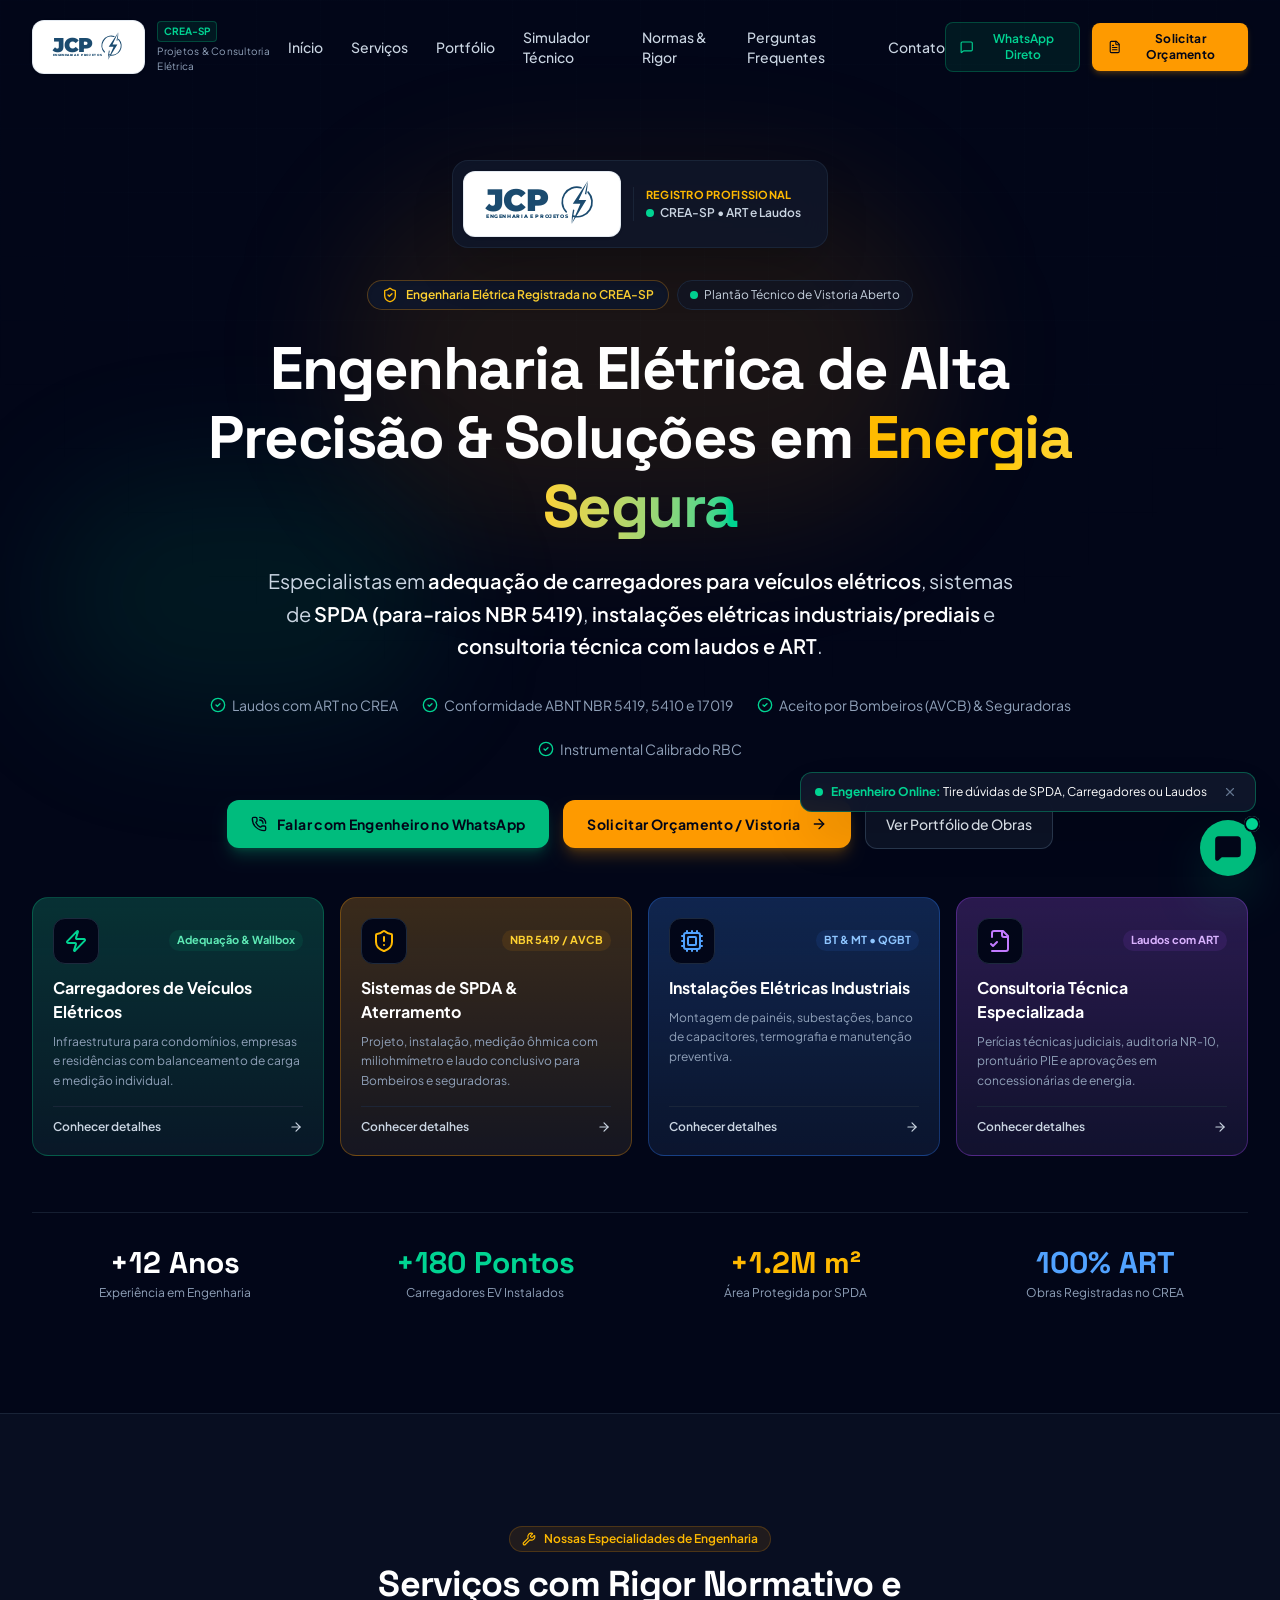
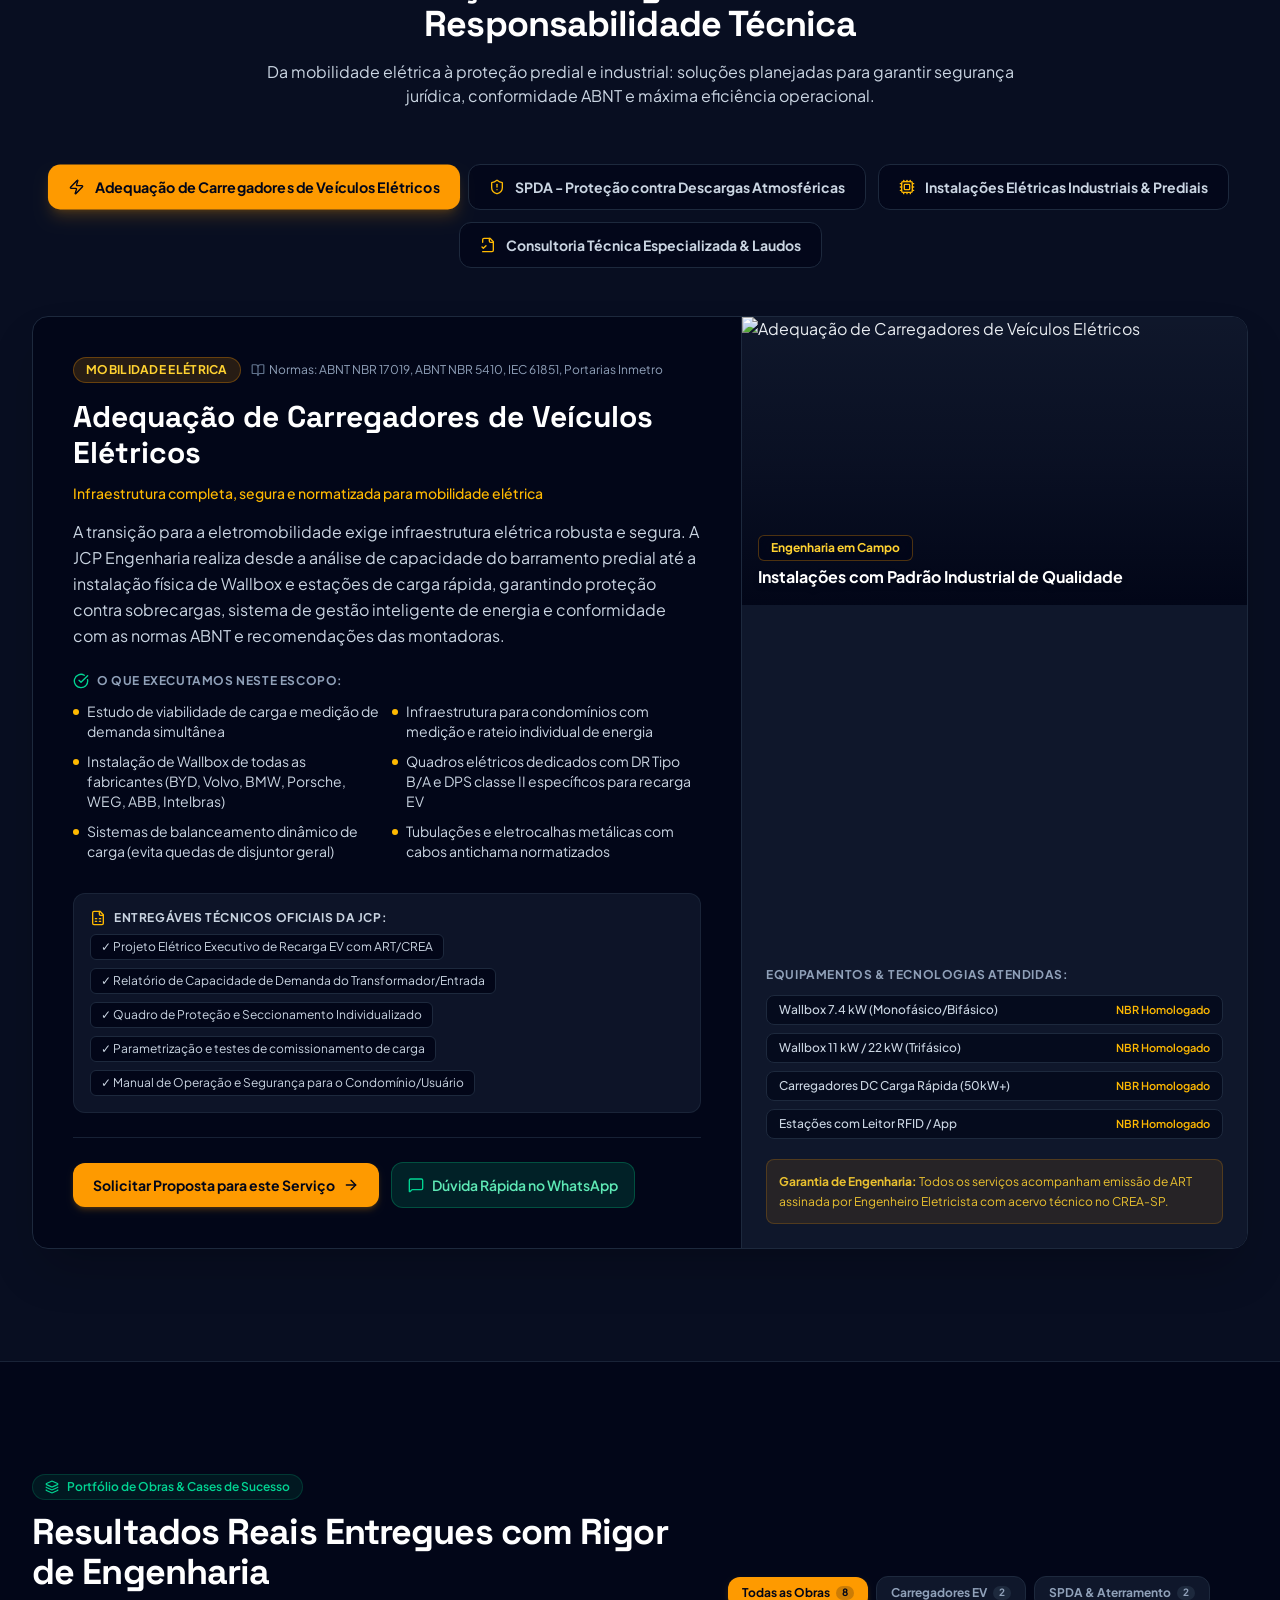
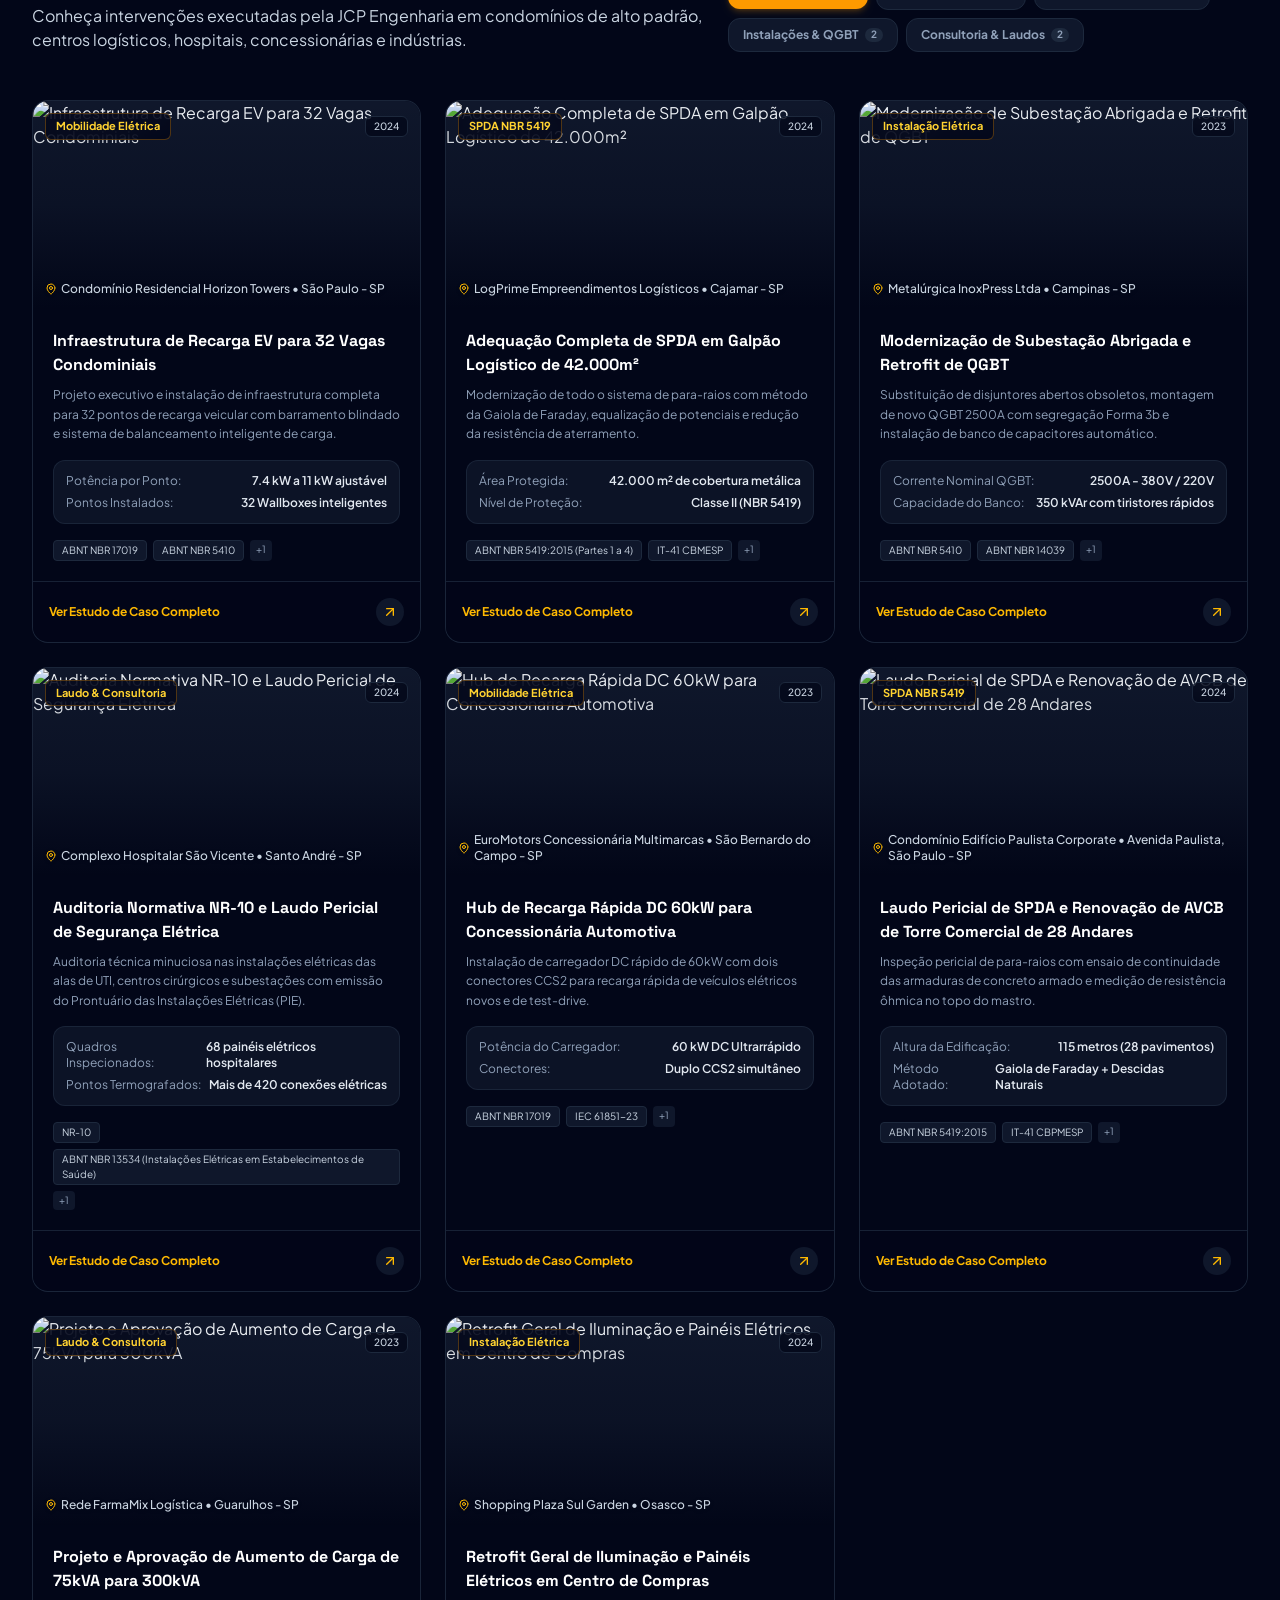
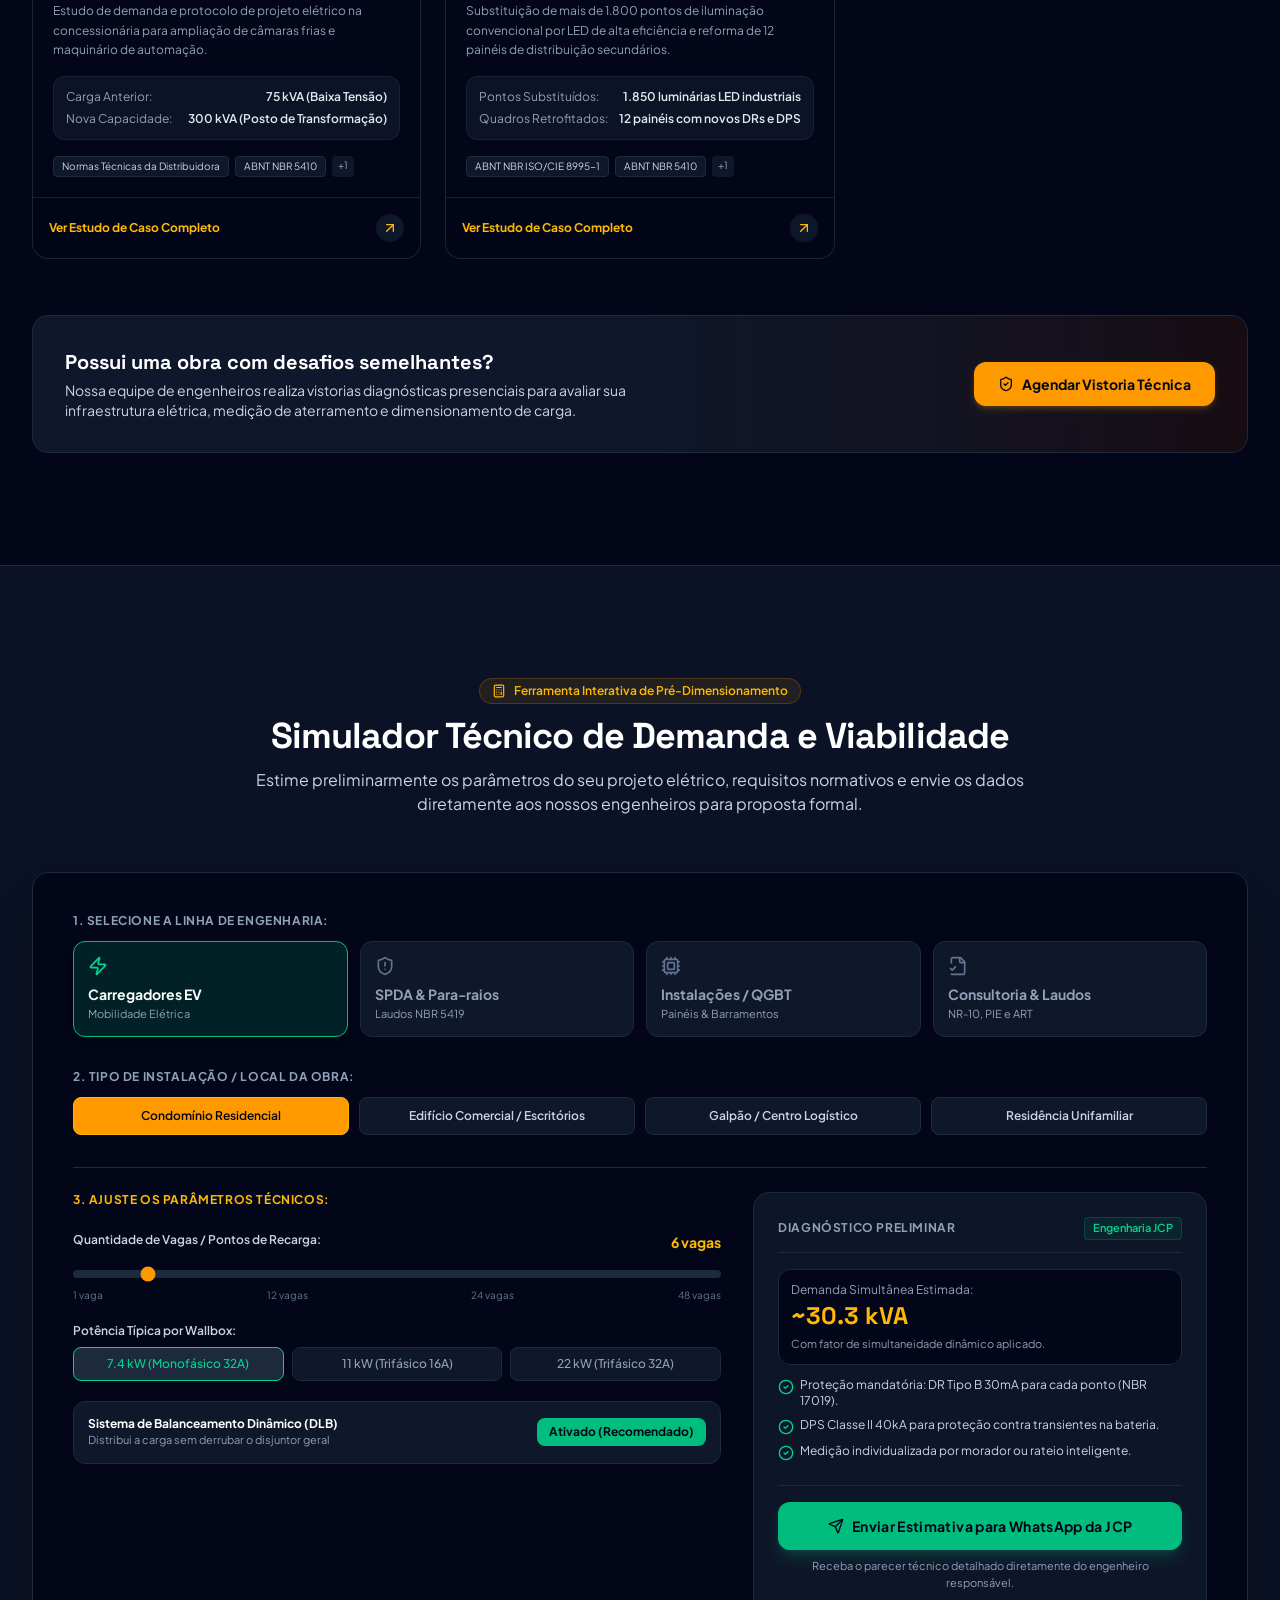
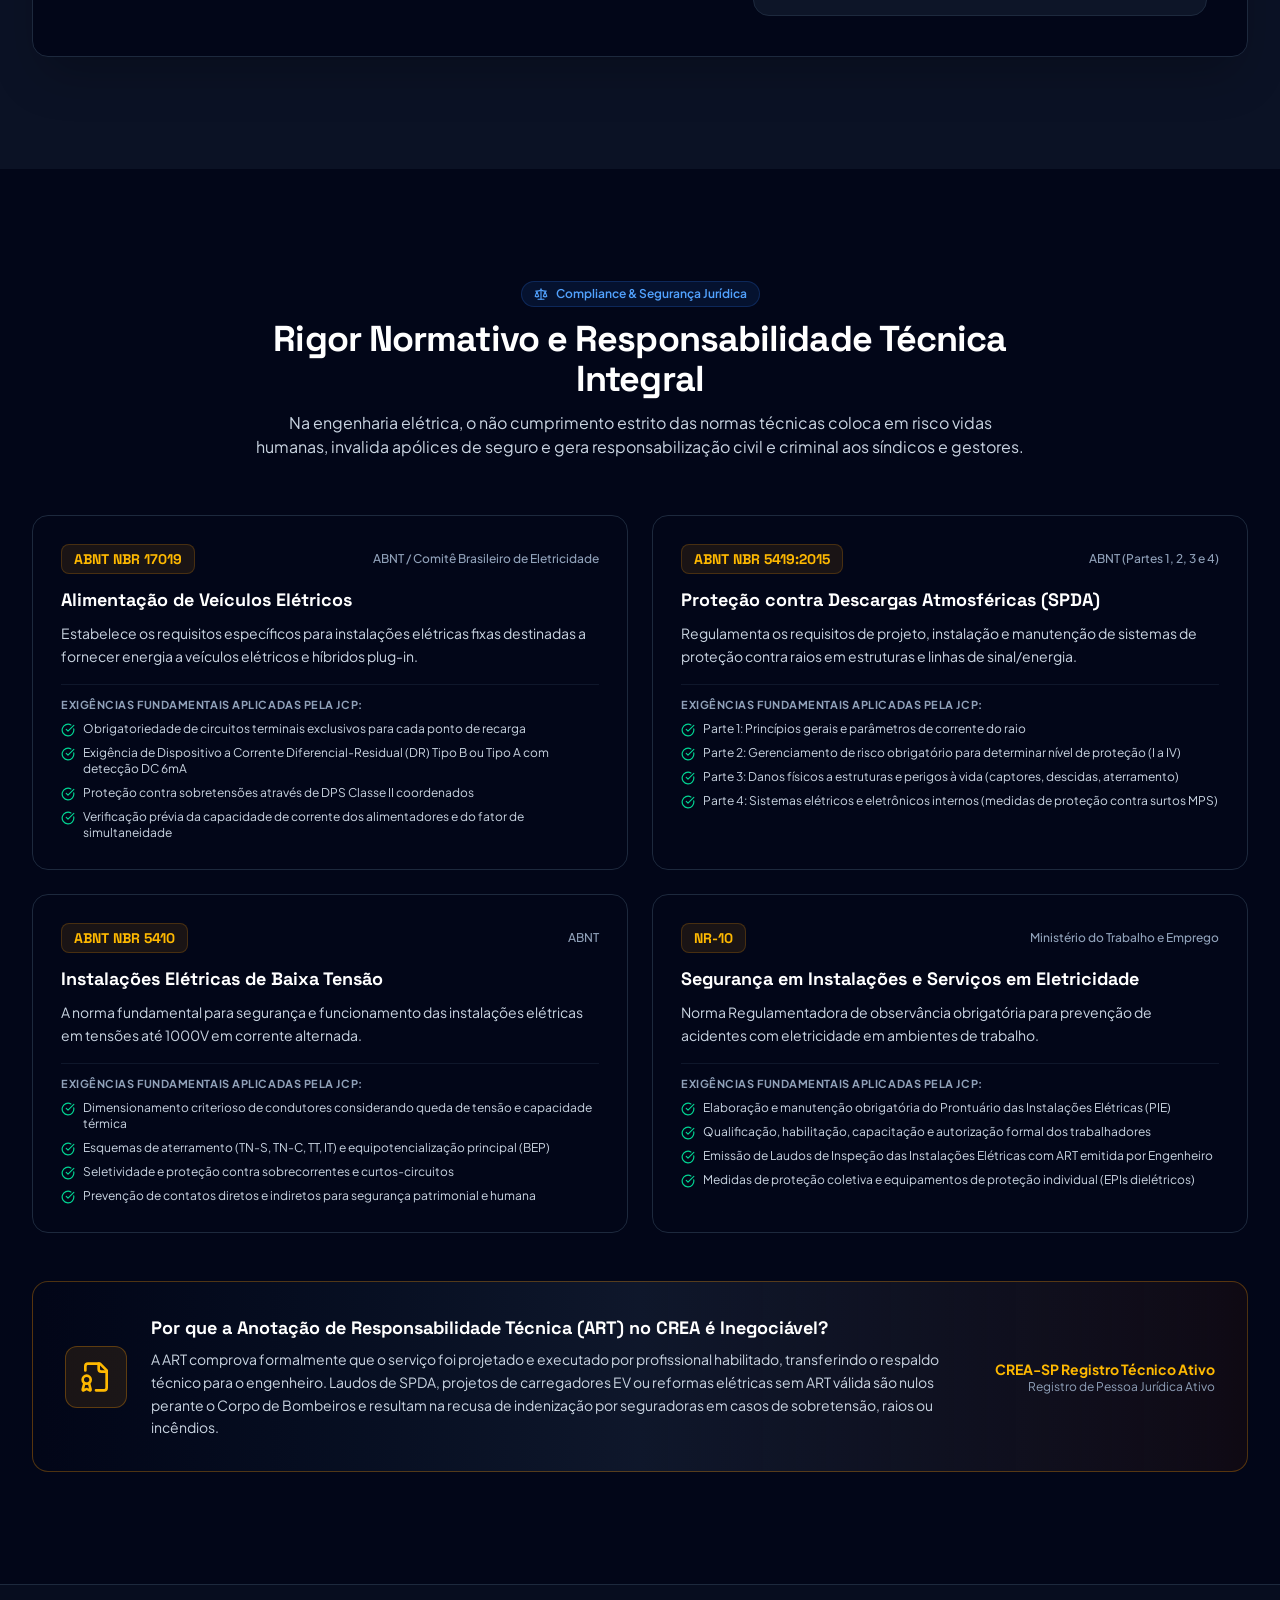
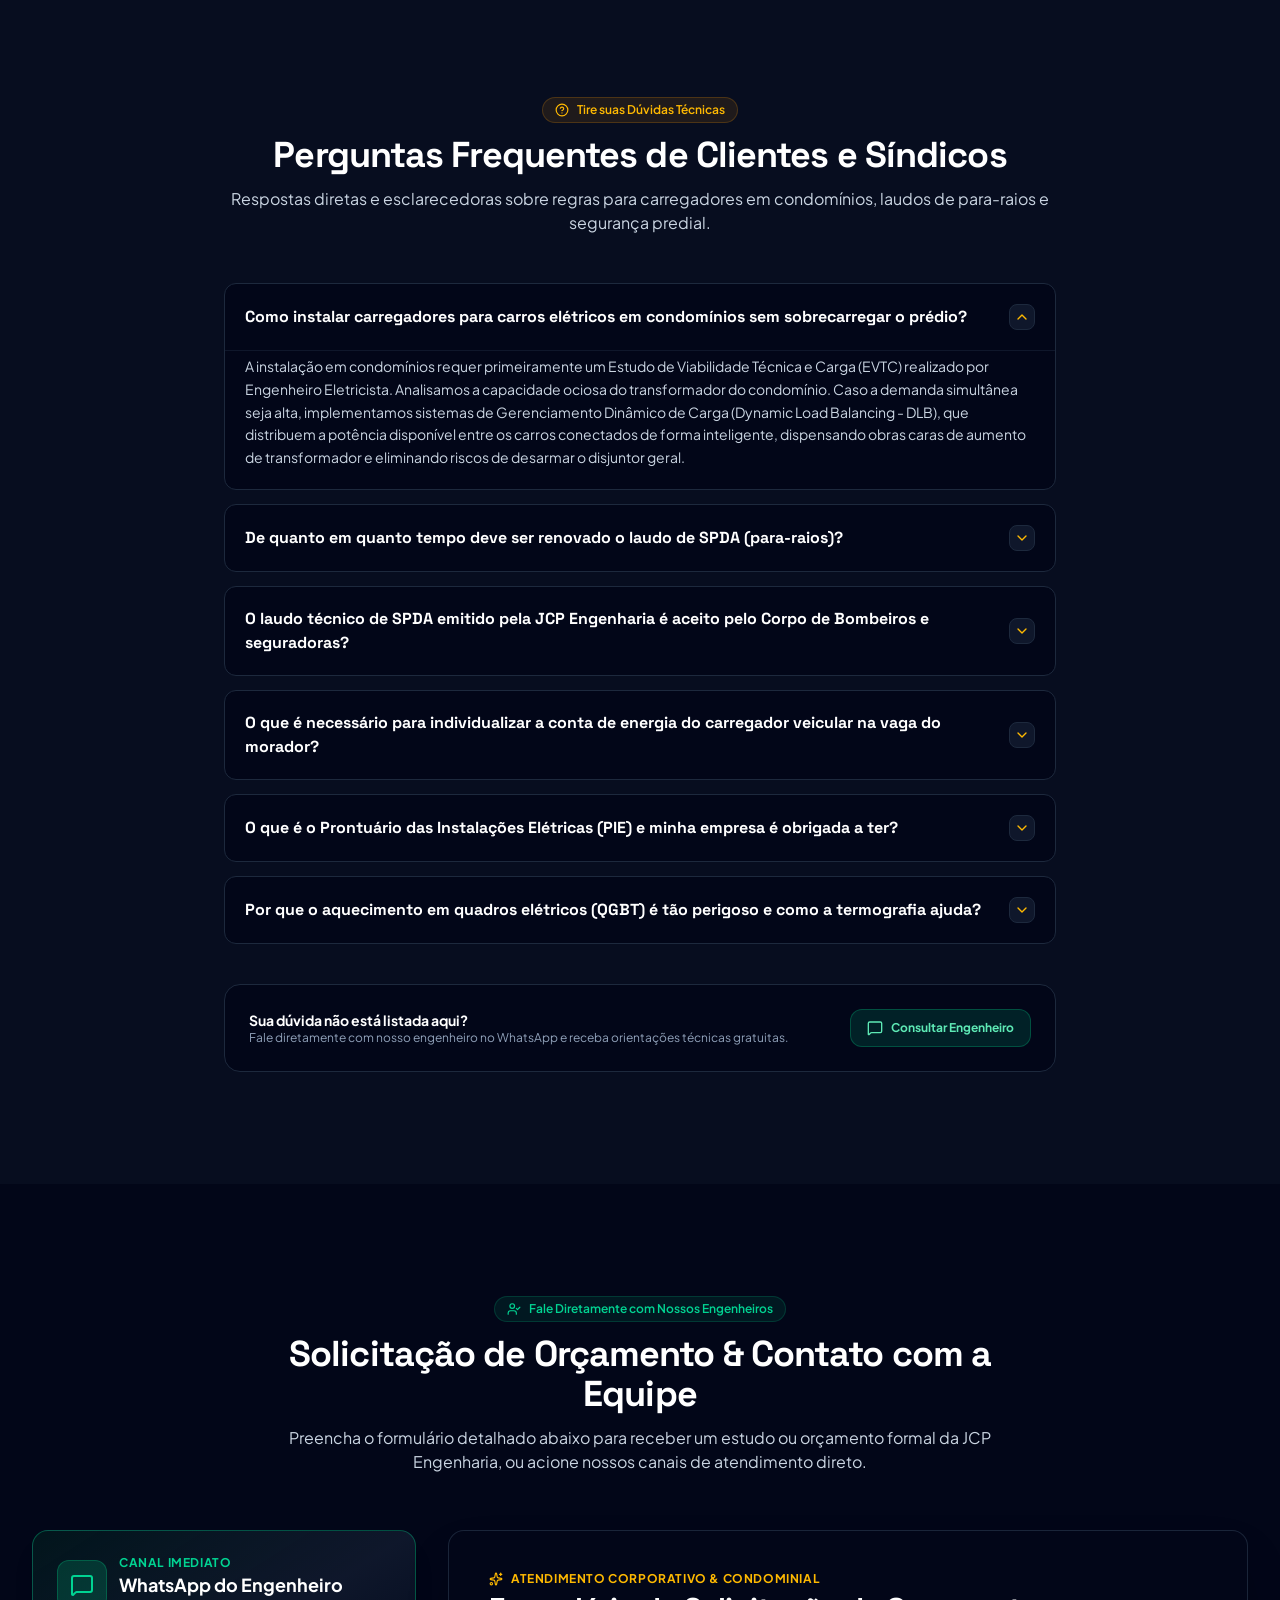
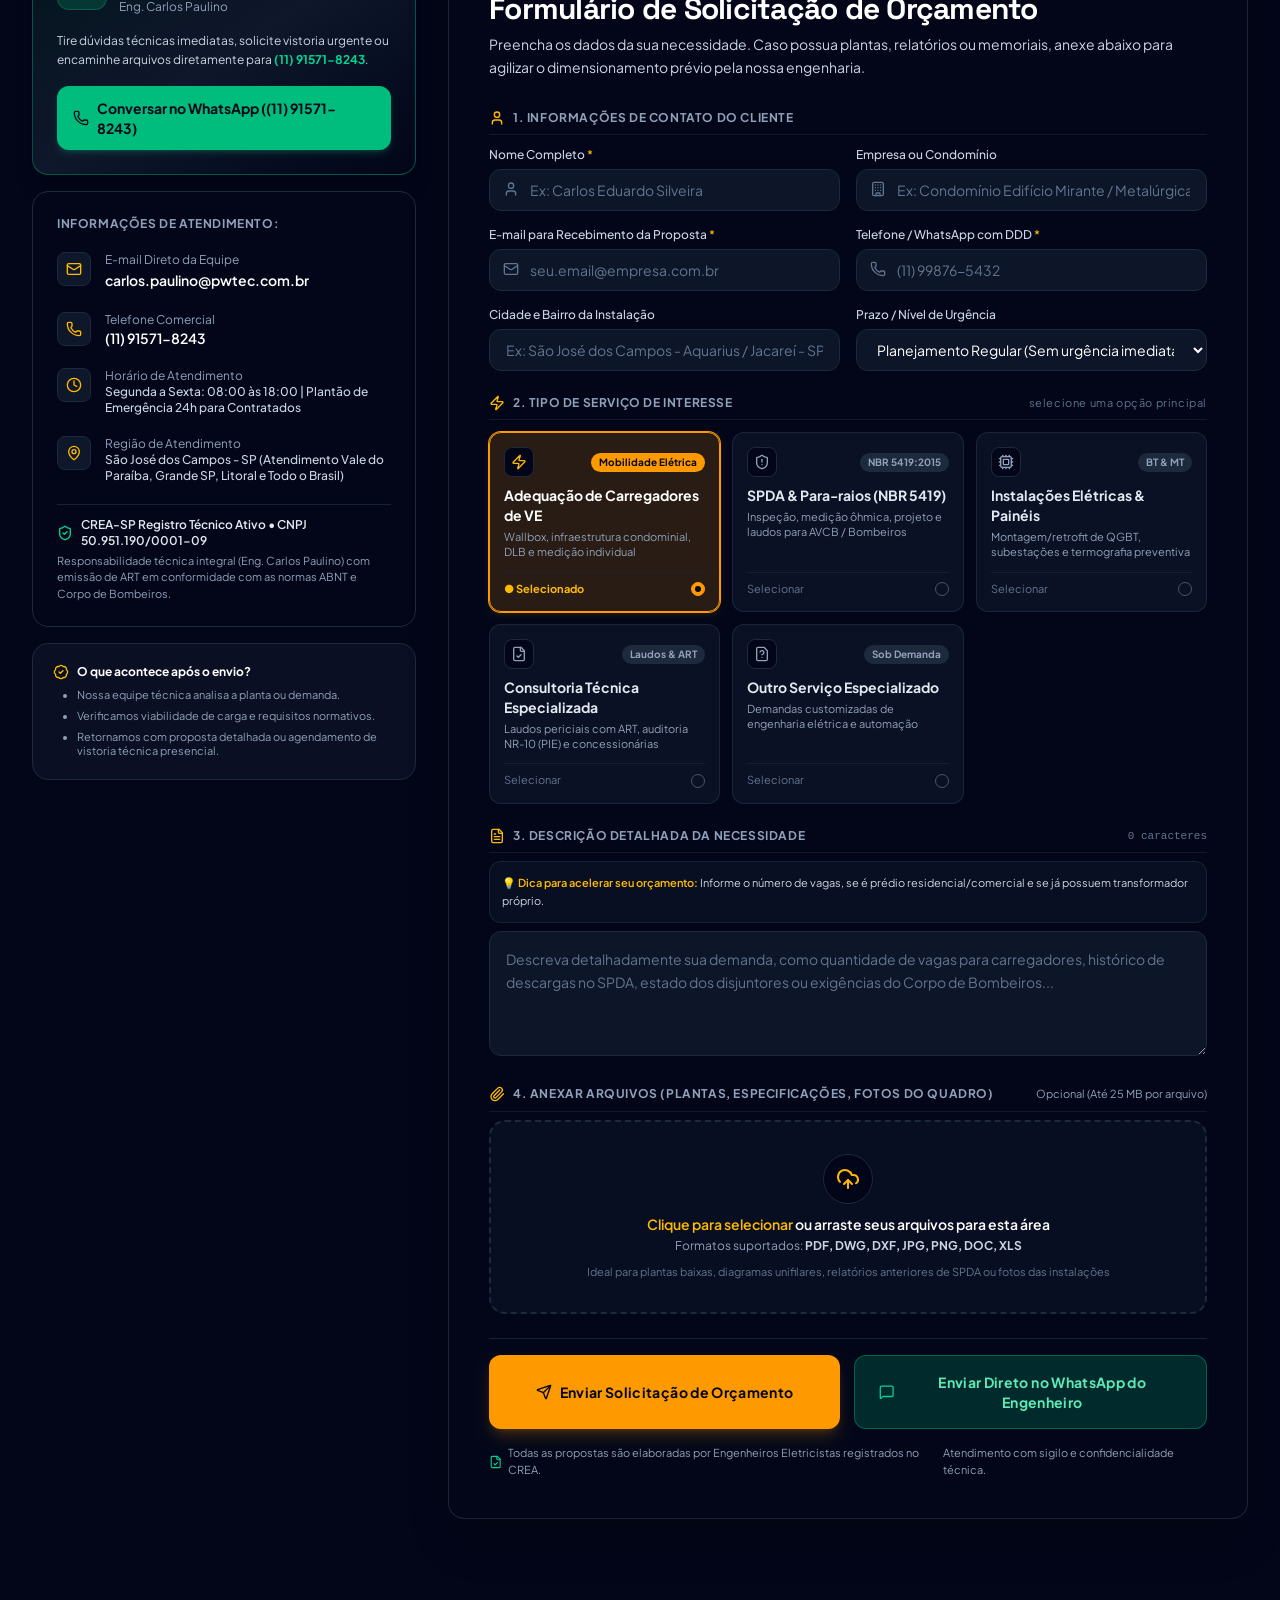
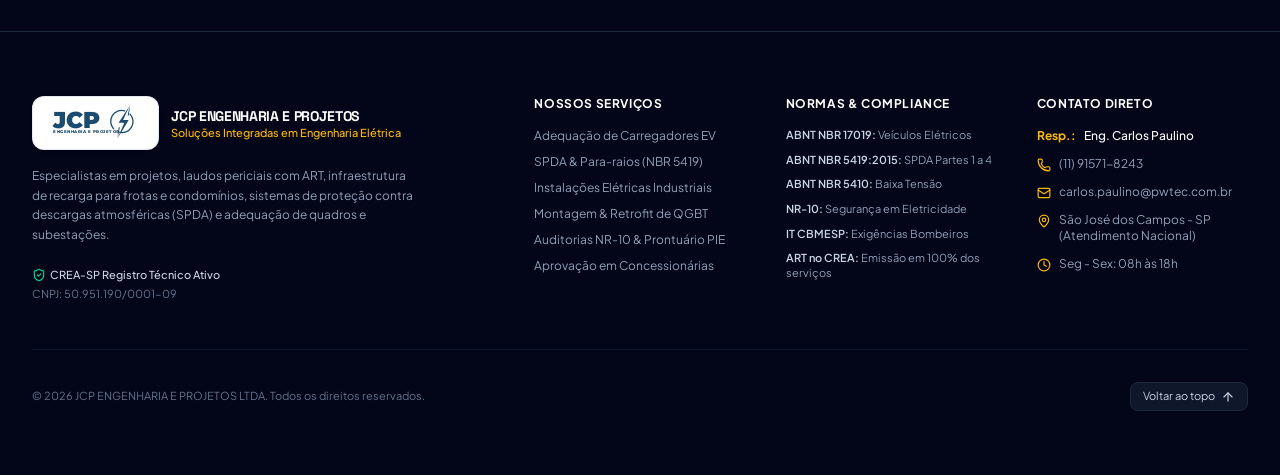
==== commit 0ea2a7e1: "Add files via upload" ====
--- a/index.html
+++ b/index.html
@@ -1,778 +1,23 @@
-<!DOCTYPE html>
-<html lang="pt-BR">
-<head>
-<meta charset="UTF-8">
-<meta name="viewport" content="width=device-width, initial-scale=1.0">
-<title>JCP Engenharia e Projetos | Soluções Completas em Engenharia Elétrica</title>
-<meta name="description" content="SPDA, instalações elétricas, carregadores para veículos elétricos e consultoria técnica. Conformidade com NBR 5419:2026, NBR 5410, NBR 17019 e NR 10.">
-<link rel="preconnect" href="https://fonts.googleapis.com">
-<link rel="preconnect" href="https://fonts.gstatic.com" crossorigin>
-<link href="https://fonts.googleapis.com/css2?family=Archivo:wght@500;600;700;800&family=IBM+Plex+Mono:wght@400;500&family=Inter:wght@400;500;600&display=swap" rel="stylesheet">
-<style>
-  :root{
-    --ink:#0E1116;
-    --blueprint:#0F2340;
-    --blueprint-2:#173156;
-    --paper:#F6F4EF;
-    --paper-line:#E4E0D5;
-    --steel:#4C5F73;
-    --amber:#E8A73A;
-    --amber-dark:#C4881F;
-    --white:#FFFFFF;
-    --max:1120px;
-  }
+<!doctype html>
+<html lang="pt-BR" class="scroll-smooth">
+  <head>
+    <meta charset="UTF-8" />
+    <meta name="viewport" content="width=device-width, initial-scale=1.0" />
+    <title>JCP Engenharia e Projetos | Carregadores EV, SPDA e Instalações Elétricas</title>
+    <link rel="icon" type="image/svg+xml" href="/logo-icon.svg" />
+    <meta name="description" content="Engenharia elétrica especializada em carregadores de veículos elétricos, SPDA, instalações elétricas e consultoria técnica especializada." />
+    <meta property="og:title" content="JCP Engenharia e Projetos | Carregadores EV, SPDA e Instalações Elétricas" />
+    <meta property="og:description" content="Engenharia elétrica especializada em carregadores de veículos elétricos, SPDA, instalações elétricas e consultoria técnica especializada." />
+    <meta property="og:type" content="website" />
+    <meta name="twitter:card" content="summary_large_image" />
+    <link rel="preconnect" href="https://fonts.googleapis.com">
+    <link rel="preconnect" href="https://fonts.gstatic.com" crossorigin>
+    <link href="https://fonts.googleapis.com/css2?family=Montserrat:wght@800;900&family=Plus+Jakarta+Sans:wght@300;400;500;600;700;800&family=Space+Grotesk:wght@500;700&display=swap" rel="stylesheet">
+    <script type="module" crossorigin src="/assets/index-CCGEbwqB.js"></script>
+    <link rel="stylesheet" crossorigin href="/assets/index-BDuC0iuf.css">
+  </head>
+  <body class="bg-slate-950 text-slate-100 antialiased selection:bg-amber-500 selection:text-slate-950">
+    <div id="root"></div>
+  </body>
+</html>
 
-  *{box-sizing:border-box;}
-  html{scroll-behavior:smooth;}
-  body{
-    margin:0;
-    font-family:'Inter',system-ui,sans-serif;
-    color:var(--ink);
-    background:var(--paper);
-    -webkit-font-smoothing:antialiased;
-  }
-  h1,h2,h3{
-    font-family:'Archivo',sans-serif;
-    margin:0;
-    letter-spacing:-0.01em;
-  }
-  p{margin:0;}
-  a{color:inherit;text-decoration:none;}
-  .wrap{max-width:var(--max);margin:0 auto;padding:0 28px;}
-  img,svg{display:block;max-width:100%;}
-
-  :focus-visible{
-    outline:2px solid var(--amber);
-    outline-offset:3px;
-  }
-
-  @media (prefers-reduced-motion: reduce){
-    *{animation:none !important; transition:none !important;}
-  }
-
-  /* ---------- HEADER ---------- */
-  header{
-    position:sticky;top:0;z-index:50;
-    background:rgba(246,244,239,0.92);
-    backdrop-filter:blur(8px);
-    border-bottom:1px solid var(--paper-line);
-  }
-  .nav{
-    display:flex;align-items:center;justify-content:space-between;
-    padding:18px 28px;
-    max-width:var(--max);margin:0 auto;
-  }
-  .logo{
-    font-family:'Archivo',sans-serif;
-    font-weight:800;
-    font-size:1.15rem;
-    color:var(--blueprint);
-    display:flex;align-items:center;gap:10px;
-  }
-  .logo .mark{
-    width:30px;height:30px;flex-shrink:0;
-  }
-  .nav-links{
-    display:flex;align-items:center;gap:32px;
-  }
-  .nav-links a{
-    font-size:0.95rem;
-    font-weight:500;
-    color:var(--steel);
-  }
-  .nav-links a:hover{color:var(--blueprint);}
-  .nav-cta{
-    background:var(--blueprint);
-    color:var(--white) !important;
-    padding:10px 20px;
-    border-radius:3px;
-    font-weight:600 !important;
-    font-size:0.92rem !important;
-  }
-  .nav-cta:hover{background:var(--blueprint-2);}
-  .menu-btn{display:none;}
-
-  @media (max-width:820px){
-    .nav-links{position:fixed;inset:64px 0 0 0;background:var(--paper);flex-direction:column;justify-content:flex-start;padding:32px 28px;gap:24px;transform:translateX(100%);transition:transform .25s ease;}
-    .nav-links.open{transform:translateX(0);}
-    .menu-btn{display:block;background:none;border:none;cursor:pointer;padding:6px;}
-    .menu-btn svg{width:24px;height:24px;color:var(--blueprint);}
-  }
-
-  /* ---------- HERO ---------- */
-  .hero{
-    background:var(--blueprint);
-    color:var(--white);
-    position:relative;
-    overflow:hidden;
-    padding:96px 0 110px;
-  }
-  .hero::before{
-    content:"";
-    position:absolute;inset:0;
-    background-image:
-      linear-gradient(rgba(255,255,255,0.045) 1px, transparent 1px),
-      linear-gradient(90deg, rgba(255,255,255,0.045) 1px, transparent 1px);
-    background-size:44px 44px;
-    pointer-events:none;
-  }
-  .hero-grid{
-    position:relative;
-    display:grid;
-    grid-template-columns:1.15fr 0.85fr;
-    gap:56px;
-    align-items:center;
-  }
-  @media (max-width:900px){
-    .hero-grid{grid-template-columns:1fr;}
-    .hero-visual{order:-1;max-width:320px;margin:0 auto 8px;}
-  }
-  .hero-eyebrow{
-    font-family:'IBM Plex Mono',monospace;
-    font-size:0.82rem;
-    color:var(--amber);
-    letter-spacing:0.02em;
-    margin-bottom:18px;
-    display:block;
-  }
-  .hero h1{
-    font-size:clamp(2.1rem, 4.2vw, 3.1rem);
-    line-height:1.12;
-    font-weight:800;
-    color:var(--white);
-  }
-  .hero-sub{
-    margin-top:22px;
-    font-size:1.1rem;
-    line-height:1.55;
-    color:#C9D3E0;
-    max-width:46ch;
-  }
-  .hero-actions{
-    margin-top:34px;
-    display:flex;
-    gap:16px;
-    flex-wrap:wrap;
-    align-items:center;
-  }
-  .btn-primary{
-    background:var(--amber);
-    color:var(--ink);
-    padding:14px 26px;
-    border-radius:3px;
-    font-weight:600;
-    font-size:0.98rem;
-    display:inline-flex;
-    align-items:center;
-    gap:10px;
-    transition:background .15s ease, transform .15s ease;
-  }
-  .btn-primary:hover{background:var(--amber-dark); transform:translateY(-1px);}
-  .hero-phone{
-    display:flex;align-items:center;gap:10px;
-    color:var(--white);
-    font-weight:500;
-    font-size:1rem;
-  }
-  .hero-phone svg{width:18px;height:18px;color:var(--amber);}
-
-  .hero-visual svg{width:100%;height:auto;}
-
-  /* ---------- SECTIONS GENERIC ---------- */
-  section{padding:88px 0;}
-  .section-head{
-    max-width:640px;
-    margin-bottom:52px;
-  }
-  .section-head .tag{
-    font-family:'IBM Plex Mono',monospace;
-    font-size:0.8rem;
-    color:var(--amber-dark);
-    display:block;
-    margin-bottom:14px;
-  }
-  .section-head h2{
-    font-size:clamp(1.6rem, 3vw, 2.2rem);
-    color:var(--blueprint);
-    font-weight:700;
-    line-height:1.2;
-  }
-  .section-head p{
-    margin-top:16px;
-    color:var(--steel);
-    font-size:1.05rem;
-    line-height:1.6;
-  }
-
-  /* ---------- SERVICES ---------- */
-  .services{background:var(--paper);}
-  .service-list{
-    display:grid;
-    grid-template-columns:repeat(2, 1fr);
-    gap:2px;
-    background:var(--paper-line);
-    border:1px solid var(--paper-line);
-  }
-  @media (max-width:760px){
-    .service-list{grid-template-columns:1fr;}
-  }
-  .service{
-    background:var(--paper);
-    padding:40px;
-    display:flex;
-    flex-direction:column;
-    gap:18px;
-  }
-  .service-icon{
-    width:46px;height:46px;
-    color:var(--blueprint);
-  }
-  .service h3{
-    font-size:1.25rem;
-    color:var(--ink);
-    font-weight:700;
-  }
-  .service ul{
-    margin:0;padding:0;
-    list-style:none;
-    display:flex;
-    flex-direction:column;
-    gap:9px;
-  }
-  .service li{
-    position:relative;
-    padding-left:18px;
-    color:var(--steel);
-    font-size:0.96rem;
-    line-height:1.4;
-  }
-  .service li::before{
-    content:"";
-    position:absolute;left:0;top:0.55em;
-    width:7px;height:2px;
-    background:var(--amber-dark);
-  }
-
-  /* ---------- STANDARDS ---------- */
-  .standards{
-    background:var(--blueprint);
-    color:var(--white);
-  }
-  .standards .section-head h2{color:var(--white);}
-  .standards .section-head p{color:#B8C4D4;}
-  .standards .section-head .tag{color:var(--amber);}
-  .std-grid{
-    display:grid;
-    grid-template-columns:repeat(2, 1fr);
-    gap:1px;
-    background:rgba(255,255,255,0.14);
-    border:1px solid rgba(255,255,255,0.14);
-  }
-  @media (max-width:700px){
-    .std-grid{grid-template-columns:1fr;}
-  }
-  .std-item{
-    background:var(--blueprint-2);
-    padding:26px 28px;
-    display:flex;
-    align-items:flex-start;
-    gap:16px;
-  }
-  .std-item svg{
-    width:20px;height:20px;flex-shrink:0;margin-top:2px;
-    color:var(--amber);
-  }
-  .std-code{
-    font-family:'IBM Plex Mono',monospace;
-    font-size:0.98rem;
-    font-weight:500;
-    color:var(--white);
-    display:block;
-  }
-  .std-desc{
-    font-size:0.9rem;
-    color:#AEBBCC;
-    margin-top:3px;
-    display:block;
-  }
-
-  /* ---------- MISSION STRIP ---------- */
-  .mission{
-    background:var(--paper);
-    border-top:1px solid var(--paper-line);
-    border-bottom:1px solid var(--paper-line);
-  }
-  .mission .wrap{
-    padding:64px 28px;
-    display:flex;
-    align-items:center;
-    gap:40px;
-    justify-content:space-between;
-  }
-  @media (max-width:760px){
-    .mission .wrap{flex-direction:column;align-items:flex-start;gap:28px;}
-  }
-  .mission p{
-    font-family:'Archivo',sans-serif;
-    font-size:clamp(1.2rem, 2.4vw, 1.6rem);
-    font-weight:600;
-    color:var(--blueprint);
-    line-height:1.35;
-    max-width:640px;
-  }
-
-  /* ---------- CONTACT ---------- */
-  .contact{
-    background:var(--paper);
-  }
-  .contact-box{
-    background:var(--blueprint);
-    border-radius:4px;
-    padding:56px;
-    display:grid;
-    grid-template-columns:1.2fr 1fr;
-    gap:40px;
-    align-items:center;
-    color:var(--white);
-  }
-  @media (max-width:760px){
-    .contact-box{grid-template-columns:1fr;padding:40px 28px;text-align:left;}
-  }
-  .contact-box h2{
-    font-size:clamp(1.5rem, 3vw, 2rem);
-    color:var(--white);
-    font-weight:700;
-    line-height:1.25;
-  }
-  .contact-box p{
-    margin-top:14px;
-    color:#C9D3E0;
-    font-size:1.02rem;
-    line-height:1.55;
-  }
-  .contact-actions{
-    display:flex;
-    flex-direction:column;
-    gap:14px;
-    align-items:flex-start;
-  }
-  @media (max-width:760px){
-    .contact-actions{align-items:flex-start;}
-  }
-  .contact-phone{
-    font-family:'IBM Plex Mono',monospace;
-    font-size:1.4rem;
-    font-weight:500;
-    color:var(--white);
-  }
-  .contact-actions .btn-primary{width:fit-content;}
-
-  /* ---------- FOOTER ---------- */
-  footer{
-    padding:36px 0;
-  }
-  footer .wrap{
-    display:flex;
-    justify-content:space-between;
-    align-items:center;
-    flex-wrap:wrap;
-    gap:14px;
-  }
-  footer .logo{font-size:1rem;}
-  footer .foot-note{
-    font-size:0.85rem;
-    color:var(--steel);
-  }
-
-  /* ---------- SCROLL REVEAL ---------- */
-  .reveal{
-    opacity:0;
-    transform:translateY(22px);
-    transition:opacity .7s ease, transform .7s ease;
-  }
-  .reveal.is-visible{
-    opacity:1;
-    transform:translateY(0);
-  }
-  .reveal-stagger > *{
-    opacity:0;
-    transform:translateY(18px);
-    transition:opacity .6s ease, transform .6s ease;
-  }
-  .reveal-stagger.is-visible > *{
-    opacity:1;
-    transform:translateY(0);
-  }
-  .reveal-stagger.is-visible > *:nth-child(1){transition-delay:0s;}
-  .reveal-stagger.is-visible > *:nth-child(2){transition-delay:.08s;}
-  .reveal-stagger.is-visible > *:nth-child(3){transition-delay:.16s;}
-  .reveal-stagger.is-visible > *:nth-child(4){transition-delay:.24s;}
-
-  /* ---------- HERO ENTRANCE ---------- */
-  .hero-eyebrow, .hero h1, .hero-sub, .hero-actions{
-    opacity:0;
-    animation:heroIn .7s ease forwards;
-  }
-  .hero-eyebrow{animation-delay:.05s;}
-  .hero h1{animation-delay:.15s;}
-  .hero-sub{animation-delay:.28s;}
-  .hero-actions{animation-delay:.4s;}
-  @keyframes heroIn{
-    from{opacity:0;transform:translateY(16px);}
-    to{opacity:1;transform:translateY(0);}
-  }
-  .hero-visual{
-    opacity:0;
-    animation:heroVisualIn .9s ease forwards;
-    animation-delay:.2s;
-  }
-  @keyframes heroVisualIn{
-    from{opacity:0;transform:scale(.94);}
-    to{opacity:1;transform:scale(1);}
-  }
-
-  /* pulsing bolt + rings */
-  .bolt-glow{
-    animation:boltPulse 2.6s ease-in-out infinite;
-    transform-origin:180px 170px;
-  }
-  @keyframes boltPulse{
-    0%, 100%{filter:drop-shadow(0 0 0px rgba(232,167,58,0));}
-    50%{filter:drop-shadow(0 0 10px rgba(232,167,58,0.75));}
-  }
-  .ring-slow{
-    animation:ringSpin 60s linear infinite;
-    transform-origin:180px 170px;
-  }
-  .ring-slower{
-    animation:ringSpin 90s linear infinite reverse;
-    transform-origin:180px 170px;
-  }
-  @keyframes ringSpin{
-    from{transform:rotate(0deg);}
-    to{transform:rotate(360deg);}
-  }
-  .bolt-tip{
-    animation:tipBlink 2.6s ease-in-out infinite;
-  }
-  @keyframes tipBlink{
-    0%, 100%{opacity:1;}
-    50%{opacity:.4;}
-  }
-
-  /* ---------- INTERACTIVE HOVER LIFT ---------- */
-  .service{
-    transition:background .2s ease, transform .25s ease, box-shadow .25s ease;
-  }
-  .service:hover{
-    background:var(--white);
-    transform:translateY(-4px);
-    box-shadow:0 14px 28px -18px rgba(15,35,64,0.35);
-    z-index:1;
-  }
-  .service-icon{
-    transition:transform .3s ease;
-  }
-  .service:hover .service-icon{
-    transform:translateY(-2px) rotate(-3deg);
-  }
-
-  .std-item{
-    transition:background .2s ease;
-  }
-  .std-item:hover{
-    background:rgba(232,167,58,0.08);
-  }
-  .std-item svg{
-    transition:transform .25s ease;
-  }
-  .std-item:hover svg{
-    transform:scale(1.15);
-  }
-
-  .nav-links a:not(.nav-cta){
-    position:relative;
-  }
-  .nav-links a:not(.nav-cta)::after{
-    content:"";
-    position:absolute;
-    left:0;bottom:-4px;
-    width:0;height:2px;
-    background:var(--amber-dark);
-    transition:width .25s ease;
-  }
-  .nav-links a:not(.nav-cta):hover::after{
-    width:100%;
-  }
-
-  .btn-primary, .nav-cta{
-    transition:background .15s ease, transform .15s ease, box-shadow .2s ease;
-  }
-  .btn-primary:hover{
-    box-shadow:0 10px 20px -10px rgba(232,167,58,0.6);
-  }
-
-  @media (prefers-reduced-motion: reduce){
-    .reveal, .reveal-stagger > *{opacity:1 !important;transform:none !important;transition:none !important;}
-    .hero-eyebrow, .hero h1, .hero-sub, .hero-actions, .hero-visual{
-      opacity:1 !important;animation:none !important;
-    }
-    .bolt-glow, .ring-slow, .ring-slower, .bolt-tip{animation:none !important;}
-  }
-</style>
-</head>
-<body>
-
-<header>
-  <div class="nav">
-    <a href="#top" class="logo">
-      <svg class="mark" viewBox="0 0 32 32" fill="none" xmlns="http://www.w3.org/2000/svg" aria-hidden="true">
-        <rect width="32" height="32" rx="3" fill="#0F2340"/>
-        <path d="M18 6 L10 18 H15 L13 26 L23 12 H17.5 L18 6Z" fill="#E8A73A"/>
-      </svg>
-      JCP Engenharia
-    </a>
-    <nav class="nav-links" id="navLinks">
-      <a href="#servicos">Serviços</a>
-      <a href="#normas">Normas</a>
-      <a href="#sobre">Sobre</a>
-      <a href="contato.html">Contato</a>
-      <a href="https://wa.me/5511915718243?text=Ol%C3%A1!%20Gostaria%20de%20solicitar%20um%20or%C3%A7amento." class="nav-cta">Falar com engenheiro</a>
-    </nav>
-    <button class="menu-btn" id="menuBtn" aria-label="Abrir menu" aria-expanded="false">
-      <svg viewBox="0 0 24 24" fill="none" stroke="currentColor" stroke-width="2"><path d="M3 6h18M3 12h18M3 18h18"/></svg>
-    </button>
-  </div>
-</header>
-
-<main id="top">
-
-  <!-- HERO -->
-  <section class="hero" style="padding-top:96px;">
-    <div class="wrap hero-grid">
-      <div>
-        <span class="hero-eyebrow">JCP Engenharia e Projetos</span>
-        <h1>Soluções completas em engenharia elétrica</h1>
-        <p class="hero-sub">Segurança, eficiência e conformidade em cada projeto — de sistemas de proteção contra descargas atmosféricas a carregadores para veículos elétricos.</p>
-        <div class="hero-actions">
-          <a class="btn-primary" href="https://wa.me/5511915718243?text=Ol%C3%A1!%20Gostaria%20de%20solicitar%20um%20or%C3%A7amento.">
-            Solicitar orçamento
-            <svg width="16" height="16" viewBox="0 0 24 24" fill="none" stroke="currentColor" stroke-width="2"><path d="M5 12h14M13 6l6 6-6 6"/></svg>
-          </a>
-          <a class="hero-phone" href="tel:+5511915718243">
-            <svg viewBox="0 0 24 24" fill="none" stroke="currentColor" stroke-width="2"><path d="M22 16.92v3a2 2 0 0 1-2.18 2 19.79 19.79 0 0 1-8.63-3.07 19.5 19.5 0 0 1-6-6 19.79 19.79 0 0 1-3.07-8.67A2 2 0 0 1 4.11 2h3a2 2 0 0 1 2 1.72c.127.96.361 1.903.7 2.81a2 2 0 0 1-.45 2.11L8.09 9.91a16 16 0 0 0 6 6l1.27-1.27a2 2 0 0 1 2.11-.45c.907.339 1.85.573 2.81.7A2 2 0 0 1 22 16.92z"/></svg>
-            (11) 91571-8243
-          </a>
-        </div>
-      </div>
-      <div class="hero-visual" aria-hidden="true">
-        <svg viewBox="0 0 360 340" fill="none" xmlns="http://www.w3.org/2000/svg">
-          <circle class="ring-slow" cx="180" cy="170" r="150" stroke="#2C4A6E" stroke-width="1" stroke-dasharray="3 5"/>
-          <circle class="ring-slower" cx="180" cy="170" r="110" stroke="#2C4A6E" stroke-width="1" stroke-dasharray="3 5"/>
-          <line x1="30" y1="170" x2="330" y2="170" stroke="#2C4A6E" stroke-width="1"/>
-          <line x1="180" y1="20" x2="180" y2="320" stroke="#2C4A6E" stroke-width="1"/>
-          <rect x="165" y="230" width="30" height="70" fill="#173156" stroke="#4C5F73"/>
-          <line x1="180" y1="230" x2="180" y2="70" stroke="#4C5F73" stroke-width="3"/>
-          <path class="bolt-glow" d="M180 70 L165 130 H180 L168 190" stroke="#E8A73A" stroke-width="5" stroke-linecap="round" stroke-linejoin="round" fill="none"/>
-          <circle class="bolt-tip" cx="180" cy="65" r="6" fill="#E8A73A"/>
-          <circle cx="90" cy="170" r="4" fill="#4C5F73"/>
-          <circle cx="270" cy="170" r="4" fill="#4C5F73"/>
-          <circle cx="180" cy="285" r="4" fill="#4C5F73"/>
-        </svg>
-      </div>
-    </div>
-  </section>
-
-  <!-- SERVICES -->
-  <section class="services" id="servicos">
-    <div class="wrap">
-      <div class="section-head reveal">
-        <span class="tag">Serviços</span>
-        <h2>Engenharia elétrica do projeto à execução</h2>
-        <p>Cada frente de atuação é conduzida com responsabilidade técnica, do dimensionamento inicial à entrega final, com a documentação exigida em cada etapa.</p>
-      </div>
-
-      <div class="service-list reveal-stagger">
-
-        <div class="service">
-          <svg class="service-icon" viewBox="0 0 48 48" fill="none" stroke="currentColor" stroke-width="1.6">
-            <path d="M26 4 L14 26 H22 L18 44 L36 20 H27 L26 4Z" stroke-linejoin="round" fill="none"/>
-          </svg>
-          <h3>SPDA — Proteção contra Descargas Atmosféricas</h3>
-          <ul>
-            <li>Projetos em conformidade com a NBR 5419:2026</li>
-            <li>Análise de risco</li>
-            <li>Laudos e inspeções</li>
-            <li>Instalação e manutenção</li>
-          </ul>
-        </div>
-
-        <div class="service">
-          <svg class="service-icon" viewBox="0 0 48 48" fill="none" stroke="currentColor" stroke-width="1.6">
-            <rect x="10" y="8" width="28" height="32" rx="1.5"/>
-            <line x1="16" y1="16" x2="26" y2="16"/>
-            <line x1="16" y1="22" x2="30" y2="22"/>
-            <line x1="16" y1="28" x2="24" y2="28"/>
-            <circle cx="33" cy="16" r="1.6" fill="currentColor" stroke="none"/>
-            <circle cx="33" cy="28" r="1.6" fill="currentColor" stroke="none"/>
-          </svg>
-          <h3>Instalações Elétricas</h3>
-          <ul>
-            <li>Projetos elétricos</li>
-            <li>Instalações e modernizações</li>
-            <li>Quadros de distribuição</li>
-            <li>Manutenção preventiva e corretiva</li>
-          </ul>
-        </div>
-
-        <div class="service">
-          <svg class="service-icon" viewBox="0 0 48 48" fill="none" stroke="currentColor" stroke-width="1.6">
-            <rect x="6" y="18" width="24" height="16" rx="2"/>
-            <path d="M12 18 V13 a3 3 0 0 1 3-3 h6 a3 3 0 0 1 3 3 v5"/>
-            <path d="M30 22 h6 l4 6 v6 h-10 z"/>
-            <circle cx="14" cy="38" r="3"/>
-            <circle cx="34" cy="38" r="3"/>
-            <path d="M20 24 l-3 5 h5 l-3 5" stroke-linejoin="round"/>
-          </svg>
-          <h3>Sistemas de Recarga para Veículos Elétricos</h3>
-          <ul>
-            <li>Projetos e adaptações</li>
-            <li>Instalação de carregadores</li>
-            <li>Residencial, corporativo e condomínios</li>
-            <li>Conformidade com normas de segurança</li>
-          </ul>
-        </div>
-
-        <div class="service">
-          <svg class="service-icon" viewBox="0 0 48 48" fill="none" stroke="currentColor" stroke-width="1.6">
-            <path d="M14 6 h16 l6 6 v30 h-22 z" stroke-linejoin="round"/>
-            <path d="M30 6 v6 h6"/>
-            <line x1="18" y1="22" x2="30" y2="22"/>
-            <line x1="18" y1="28" x2="30" y2="28"/>
-            <line x1="18" y1="34" x2="26" y2="34"/>
-          </svg>
-          <h3>Consultoria e Laudos</h3>
-          <ul>
-            <li>Laudos técnicos</li>
-            <li>ART e documentação</li>
-            <li>Adequação a normas regulatórias</li>
-            <li>Consultoria especializada</li>
-          </ul>
-        </div>
-
-      </div>
-    </div>
-  </section>
-
-  <!-- STANDARDS -->
-  <section class="standards" id="normas">
-    <div class="wrap">
-      <div class="section-head reveal">
-        <span class="tag">Conformidade</span>
-        <h2>Atuamos em conformidade com as principais normas técnicas</h2>
-        <p>Todo projeto é desenvolvido e executado com base na legislação e nas normas vigentes do setor elétrico.</p>
-      </div>
-
-      <div class="std-grid reveal-stagger">
-        <div class="std-item">
-          <svg viewBox="0 0 24 24" fill="none" stroke="currentColor" stroke-width="2"><path d="M20 6L9 17l-5-5"/></svg>
-          <span>
-            <span class="std-code">NBR 5419:2026</span>
-            <span class="std-desc">SPDA — Proteção contra descargas atmosféricas</span>
-          </span>
-        </div>
-        <div class="std-item">
-          <svg viewBox="0 0 24 24" fill="none" stroke="currentColor" stroke-width="2"><path d="M20 6L9 17l-5-5"/></svg>
-          <span>
-            <span class="std-code">NBR 5410</span>
-            <span class="std-desc">Instalações elétricas de baixa tensão</span>
-          </span>
-        </div>
-        <div class="std-item">
-          <svg viewBox="0 0 24 24" fill="none" stroke="currentColor" stroke-width="2"><path d="M20 6L9 17l-5-5"/></svg>
-          <span>
-            <span class="std-code">NBR 17019</span>
-            <span class="std-desc">Sistemas de recarga para veículos elétricos</span>
-          </span>
-        </div>
-        <div class="std-item">
-          <svg viewBox="0 0 24 24" fill="none" stroke="currentColor" stroke-width="2"><path d="M20 6L9 17l-5-5"/></svg>
-          <span>
-            <span class="std-code">NR 10</span>
-            <span class="std-desc">Segurança em instalações e serviços em eletricidade</span>
-          </span>
-        </div>
-      </div>
-    </div>
-  </section>
-
-  <!-- MISSION -->
-  <section class="mission" id="sobre">
-    <div class="wrap">
-      <p class="reveal">Protegemos pessoas e patrimônio, e impulsionamos o futuro com engenharia responsável.</p>
-    </div>
-  </section>
-
-  <!-- CONTACT -->
-  <section class="contact" id="contato">
-    <div class="wrap">
-      <div class="contact-box reveal">
-        <div>
-          <h2>Vamos falar sobre o seu projeto</h2>
-          <p>Entre em contato para solicitar um orçamento ou tirar dúvidas técnicas sobre SPDA, instalações elétricas, carregadores EV ou laudos.</p>
-        </div>
-        <div class="contact-actions">
-          <span class="contact-phone">(11) 91571-8243</span>
-          <a class="btn-primary" href="https://wa.me/5511915718243?text=Ol%C3%A1!%20Gostaria%20de%20solicitar%20um%20or%C3%A7amento.">
-            Falar no WhatsApp
-            <svg width="16" height="16" viewBox="0 0 24 24" fill="none" stroke="currentColor" stroke-width="2"><path d="M5 12h14M13 6l6 6-6 6"/></svg>
-          </a>
-        </div>
-      </div>
-      <p style="text-align:center;margin-top:24px;color:var(--steel);font-size:0.95rem;">
-        Prefere preencher um formulário? <a href="contato.html" style="color:var(--blueprint);font-weight:600;text-decoration:underline;">Acesse a página de contato</a>.
-      </p>
-    </div>
-  </section>
-
-</main>
-
-<footer>
-  <div class="wrap">
-    <a href="#top" class="logo">
-      <svg class="mark" viewBox="0 0 32 32" fill="none" xmlns="http://www.w3.org/2000/svg" aria-hidden="true">
-        <rect width="32" height="32" rx="3" fill="#0F2340"/>
-        <path d="M18 6 L10 18 H15 L13 26 L23 12 H17.5 L18 6Z" fill="#E8A73A"/>
-      </svg>
-      JCP Engenharia
-    </a>
-    <span class="foot-note">© 2026 JCP Engenharia e Projetos. Todos os direitos reservados.</span>
-  </div>
-</footer>
-
-<script>
-  const menuBtn = document.getElementById('menuBtn');
-  const navLinks = document.getElementById('navLinks');
-  menuBtn.addEventListener('click', () => {
-    const isOpen = navLinks.classList.toggle('open');
-    menuBtn.setAttribute('aria-expanded', isOpen);
-  });
-  navLinks.querySelectorAll('a').forEach(a => a.addEventListener('click', () => {
-    navLinks.classList.remove('open');
-    menuBtn.setAttribute('aria-expanded', false);
-  }));
-
-  const revealEls = document.querySelectorAll('.reveal, .reveal-stagger');
-  const revealObserver = new IntersectionObserver((entries) => {
-    entries.forEach(entry => {
-      if (entry.isIntersecting) {
-        entry.target.classList.add('is-visible');
-        revealObserver.unobserve(entry.target);
-      }
-    });
-  }, { threshold: 0.15 });
-  revealEls.forEach(el => revealObserver.observe(el));
-</script>
-
-</body>
-</html>
